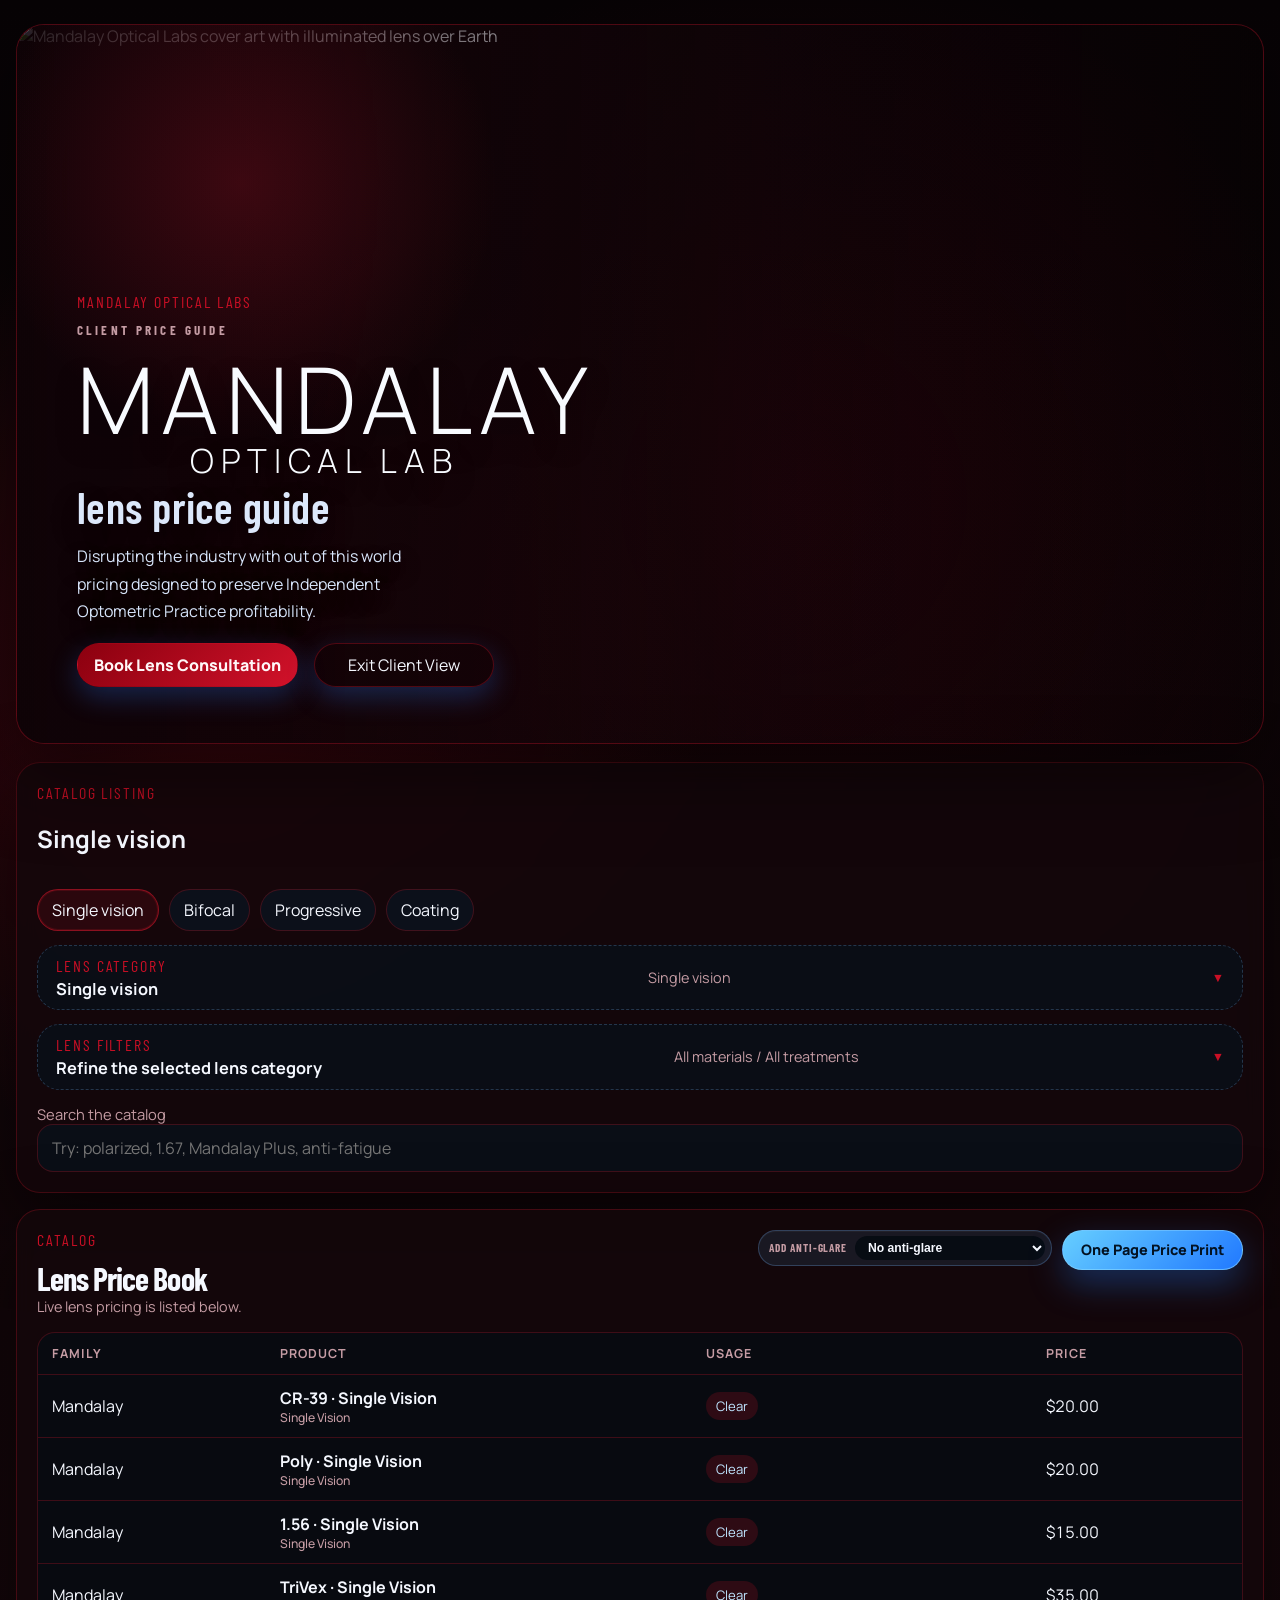
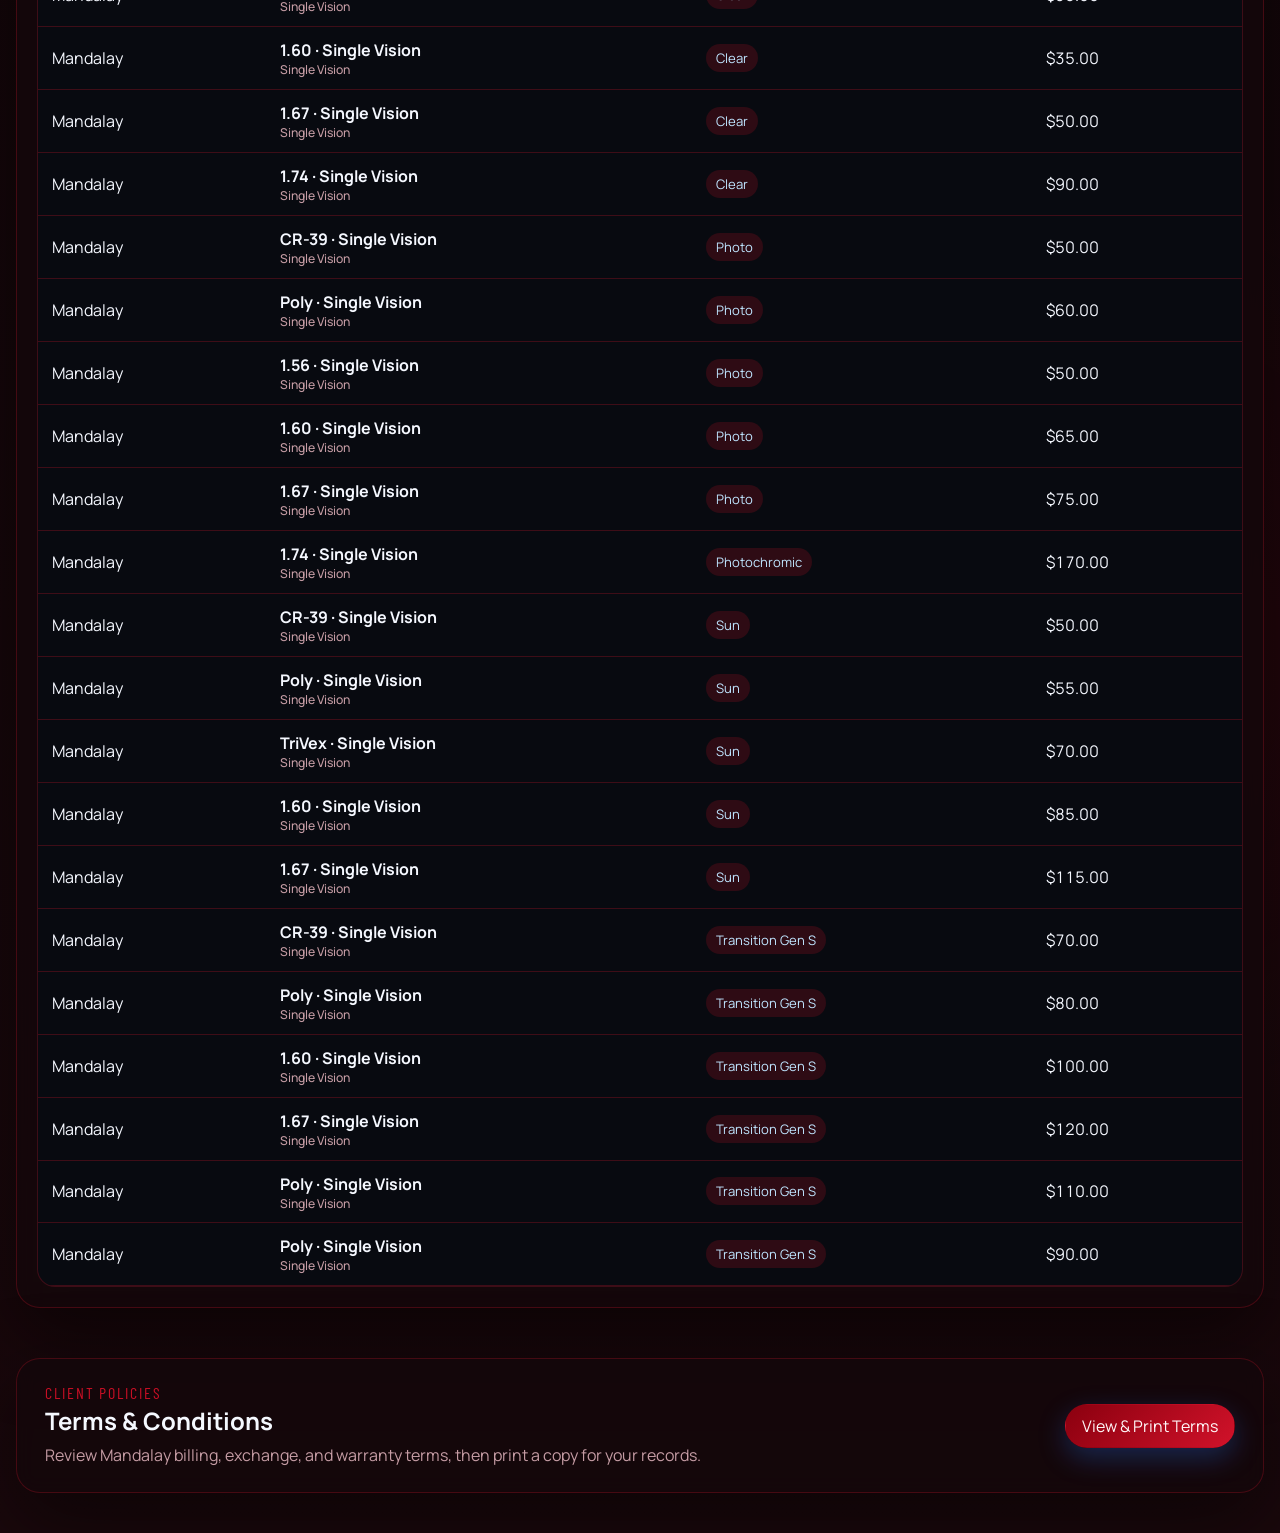
==== index.html @ 0c885658 "Publish Lens Book Both from local control center" ====
<!DOCTYPE html>
<html lang="en">
  <head>
    <meta charset="UTF-8" />
    <meta name="viewport" content="width=device-width, initial-scale=1.0" />
    <title>Mandalay Optical Labs Client Price Guide</title>
    <link rel="preconnect" href="https://fonts.googleapis.com" />
    <link rel="preconnect" href="https://fonts.gstatic.com" crossorigin />
    <link
      href="https://fonts.googleapis.com/css2?family=Barlow+Condensed:wght@500;600;700&family=Manrope:wght@400;500;600;700;800&display=swap"
      rel="stylesheet"
    />
    <link rel="stylesheet" href="./styles.css" />
  </head>
  <body>
    <div class="page-shell">
      <header class="hero">
        <img
          class="hero-background-image"
          src="./mandalay_cover_art.png"
          alt="Mandalay Optical Labs cover art with illuminated lens over Earth"
        />
        <div class="hero-copy">
          <p class="eyebrow">Mandalay Optical Labs</p>
          <p class="brand-kicker">Client Price Guide</p>
          <div class="hero-logo-wordmark" aria-label="Mandalay Optical Lab">
            <div class="hero-logo-main">MANDALAY</div>
            <div class="hero-logo-sub">OPTICAL LAB</div>
          </div>
          <h1 class="hero-guide-title">
            <span class="hero-title-sub">lens price guide</span>
          </h1>
          <p class="lede">
            Disrupting the industry with out of this world pricing designed to preserve
            Independent Optometric Practice profitability.
          </p>
          <div class="hero-actions">
            <a class="button consult-button" href="https://outlook.office.com/book/MandalayOpticalQuestions@wecareri.com/?ismsaljsauthenabled" target="_blank" rel="noopener">Book Lens Consultation</a>
            <button id="clientViewButton" class="button button-ghost" type="button">Client View</button>
            <details class="admin-menu">
              <summary class="button button-ghost">Admin</summary>
              <div class="admin-menu-panel">
                <button id="lockAdminButton" class="button button-ghost" type="button" hidden>Lock Admin</button>
                <button id="changePasswordsButton" class="button button-ghost" type="button">Change passwords</button>
                <button id="toggleSkuButton" class="button button-ghost" type="button">Show SKUs</button>
                <button id="exportSkuButton" class="button button-ghost" type="button">Export SKU Excel</button>
                <button id="toggleConantButton" class="button button-ghost" type="button">Conant Only: Off</button>
                <button id="toggleTogButton" class="button button-ghost" type="button">TOG Only: Off</button>
                <button id="addLensButton" class="button button-ghost" type="button">Add lens product</button>
                <button id="removeLensButton" class="button button-ghost" type="button">Remove lens product</button>
                <button id="addAddonButton" class="button button-ghost" type="button">Add coating / add-on</button>
                <button id="resetDataButton" class="button button-ghost" type="button">Reset to workbook data</button>
                <button id="exportDataButton" class="button button-ghost" type="button">Export edited JSON</button>
                <label class="button button-ghost file-button">
                  Import JSON
                  <input id="importFileInput" type="file" accept=".json" />
                </label>
                <div class="admin-qr-card">
                  <p class="admin-qr-label">QR Code</p>
                  <img class="admin-qr-image" src="https://api.qrserver.com/v1/create-qr-code/?size=300x300&amp;data=https%3A%2F%2Fblinkshea.github.io%2F" alt="QR code for the hosted optical portal" />
                  <p class="admin-qr-note">Permanent QR: https://blinkshea.github.io/</p>
                </div>
              </div>
            </details>
          </div>
        </div>
      </header>

      <main class="layout">
        <section class="panel controls" id="controlsPanel">
          <div class="family-switcher-wrap" id="catalogListingPanel">
            <div>
              <p class="section-label">Catalog Listing</p>
              <h2 id="activeFamilyTitle">All products</h2>
            </div>
            <div id="familySwitcher" class="family-switcher"></div>
          </div>
          <div class="family-switcher-wrap subfilter-panel collapsible-panel is-collapsed" id="singleVisionFiltersPanel" hidden>
            <button
              class="compact-panel-toggle triangle-toggle-hidden"
              type="button"
              data-compact-panel-toggle="singleVisionCategory"
              aria-expanded="false"
            >
              <span class="compact-panel-heading">
                <span class="section-label">Lens Category</span>
                <strong id="activeTierTitle">Choose a lens category</strong>
              </span>
              <span class="compact-panel-summary" id="singleVisionFiltersSummary">Single vision</span>
            </button>
            <div class="compact-panel-body" id="singleVisionFiltersBody" hidden>
              <div id="singleVisionTypeSwitcher" class="family-switcher"></div>
            </div>
          </div>
          <div class="family-switcher-wrap subfilter-panel" id="progressiveFiltersPanel" hidden>
            <div>
              <p class="section-label">Progressive Selection</p>
              <h2 id="progressiveTitle">Progressive design upgrades</h2>
            </div>
            <div class="progressive-groups">
              <div class="progressive-group">
                <p class="section-label subtle-label">Mandalay Series</p>
                <div id="progressiveProgramSwitcher" class="family-switcher progressive-upgrade-grid"></div>
              </div>
              <div class="progressive-series-row">
                <div class="progressive-group progressive-group-iot">
                  <p class="section-label subtle-label">IOT Series</p>
                  <div id="progressiveTierSwitcher" class="family-switcher progressive-upgrade-grid"></div>
                </div>
                <div class="progressive-group progressive-group-german">
                  <p class="section-label subtle-label">German R Series</p>
                  <div id="germanRSeriesSwitcher" class="family-switcher progressive-upgrade-grid"></div>
                </div>
              </div>
            </div>
            <div id="camberUnlockPanel" class="camber-unlock-panel" hidden>
              <div>
                <p class="section-label subtle-label">Local-only placeholder</p>
                <strong>Camber hidden mode</strong>
                <span id="camberUnlockStatus">Camber data is saved locally but hidden from client and public views.</span>
              </div>
              <button id="toggleCamberButton" class="button button-small button-ghost" type="button">Unlock Camber</button>
            </div>
          </div>
          <div class="family-switcher-wrap subfilter-panel collapsible-panel is-collapsed" id="lensFiltersPanel" hidden>
            <button
              class="compact-panel-toggle triangle-toggle-hidden"
              type="button"
              data-compact-panel-toggle="lensFilters"
              aria-expanded="false"
            >
              <span class="compact-panel-heading">
                <span class="section-label">Lens Filters</span>
                <strong id="lensFiltersTitle">Refine the lens list</strong>
              </span>
              <span class="compact-panel-summary" id="lensFiltersSummary">All materials / All treatments</span>
            </button>
            <div class="filter-grid single-vision-filter-grid compact-panel-body" id="lensFiltersBody" hidden>
              <label>
                Material
                <select id="indexFilter"></select>
              </label>
              <label>
                Photochromic / Transition / Polarized
                <select id="treatmentFilter"></select>
              </label>
            </div>
          </div>
          <div class="search-wrap" id="searchWrap">
            <label for="searchInput">Search the catalog</label>
            <input
              id="searchInput"
              type="search"
              placeholder="Try: polarized, 1.67, Mandalay Plus, anti-fatigue"
            />
          </div>
        </section>

        <section class="panel results-panel" id="contentGrid">
          <div class="section-heading">
            <div class="catalog-heading-copy">
              <p class="section-label">Catalog</p>
              <h2 class="catalog-display-title">Lens Price Book</h2>
              <p class="catalog-helper">Live lens pricing is listed below.</p>
            </div>
            <div class="results-actions catalog-toolbar">
              <label class="antiglare-control" id="antiglareControl">
                <span>Add anti-glare</span>
                <select id="antiglareSelect" aria-label="Add anti-glare to displayed lens prices"></select>
              </label>
              <div class="catalog-print-actions" aria-label="Print options">
                <a class="button one-page-print-button" href="./one-page-price-list.html" target="_blank" rel="noopener">One Page Price Print</a>
              </div>
            </div>
          </div>
          <div id="columnControls" class="column-controls"></div>
          <div class="table-wrap">
            <table>
              <thead id="resultsHead"></thead>
              <tbody id="resultsBody"></tbody>
            </table>
          </div>
        </section>

        <div id="secondaryPanelControls" class="column-controls"></div>
        <section class="secondary-grid">
          <section class="panel" id="addonsPanel">
            <div class="section-heading">
              <div>
                <p class="section-label">Add-ons</p>
                <h2>Coatings and extras</h2>
              </div>
              <button class="triangle-toggle triangle-toggle-visible" type="button" data-panel-hide="addons" aria-label="Hide Coatings and extras"></button>
            </div>
            <div id="addonsControls" class="column-controls"></div>
            <div id="addonsList" class="stack-list"></div>
          </section>

        </section>

        <footer class="panel lens-book-footer">
          <div>
            <p class="section-label">Client Policies</p>
            <h2>Terms &amp; Conditions</h2>
            <p>Review Mandalay billing, exchange, and warranty terms, then print a copy for your records.</p>
          </div>
          <a
            class="button terms-button"
            href="./terms-and-conditions.html"
            target="_blank"
            rel="noopener"
          >View &amp; Print Terms</a>
        </footer>
      </main>
    </div>

    <dialog id="priceEditorDialog" class="price-editor-dialog">
      <form id="priceEditorForm" class="price-editor-form" method="dialog">
        <div class="price-editor-header">
          <div>
            <p class="section-label">Admin Editor</p>
            <h2 id="priceEditorTitle">Edit pricing</h2>
          </div>
          <button id="priceEditorCancelButton" class="button button-ghost" type="button">Close</button>
        </div>
        <div class="filter-grid price-editor-grid">
          <label>
            Price
            <input id="priceEditorMainPrice" name="mainPrice" type="number" step="0.01" min="0" />
          </label>
          <label>
            Wholesale Conant
            <input id="priceEditorWholesale" name="wholesale" type="number" step="0.01" min="0" />
          </label>
          <label>
            Wholesale TOG
            <input id="priceEditorTog" name="tog" type="number" step="0.01" min="0" />
          </label>
        </div>
        <div class="hero-actions price-editor-actions">
          <button id="priceEditorSaveButton" class="button" type="submit">Save pricing</button>
        </div>
      </form>
    </dialog>

    <dialog id="addItemDialog" class="price-editor-dialog">
      <form id="addItemForm" class="price-editor-form" method="dialog">
        <div class="price-editor-header">
          <div>
            <p class="section-label">Admin Editor</p>
            <h2 id="addItemTitle">Add new item</h2>
          </div>
          <button id="addItemCancelButton" class="button button-ghost" type="button">Close</button>
        </div>
        <div class="filter-grid price-editor-grid">
          <label>
            Family / Section
            <input id="addItemFamily" name="family" type="text" />
          </label>
          <label>
            Tier
            <input id="addItemTier" name="tier" type="text" />
          </label>
          <label>
            Category
            <input id="addItemCategory" name="category" type="text" />
          </label>
          <label>
            Material / Name
            <input id="addItemMaterial" name="material" type="text" />
          </label>
          <label>
            Design
            <input id="addItemDesign" name="design" type="text" />
          </label>
          <label>
            Usage / Notes
            <input id="addItemUsage" name="usage" type="text" />
          </label>
          <label>
            Feature
            <input id="addItemFeature" name="feature" type="text" />
          </label>
          <label>
            Price
            <input id="addItemPrice" name="price" type="number" step="0.01" min="0" />
          </label>
          <label>
            Wholesale Conant
            <input id="addItemWholesale" name="wholesale" type="number" step="0.01" min="0" />
          </label>
          <label>
            Wholesale TOG
            <input id="addItemTog" name="tog" type="number" step="0.01" min="0" />
          </label>
        </div>
        <div class="hero-actions price-editor-actions">
          <button id="addItemSaveButton" class="button" type="submit">Save item</button>
        </div>
      </form>
    </dialog>

    <dialog id="removeItemDialog" class="price-editor-dialog">
      <form id="removeItemForm" class="price-editor-form" method="dialog">
        <div class="price-editor-header">
          <div>
            <p class="section-label">Admin Editor</p>
            <h2>Remove lens product</h2>
          </div>
          <button id="removeItemCancelButton" class="button button-ghost" type="button">Close</button>
        </div>
        <div class="filter-grid price-editor-grid">
          <label>
            Filter lens list
            <input id="removeItemFilter" type="search" placeholder="Try: photo, transition, polarized, 1.67, camber" />
          </label>
          <label>
            Select lens product
            <select id="removeItemSelect" size="14"></select>
          </label>
        </div>
        <div class="hero-actions price-editor-actions">
          <button id="removeItemConfirmButton" class="button button-ghost" type="submit">Remove selected lens</button>
        </div>
      </form>
    </dialog>

    <dialog id="passwordDialog" class="price-editor-dialog password-dialog">
      <form id="passwordForm" class="price-editor-form" method="dialog">
        <div class="price-editor-header">
          <div>
            <p class="section-label" id="passwordDialogEyebrow">Secure Access</p>
            <h2 id="passwordDialogTitle">Enter password</h2>
          </div>
          <button id="passwordCancelButton" class="button button-ghost" type="button">Cancel</button>
        </div>
        <p id="passwordDialogMessage" class="password-dialog-copy">
          Enter your password to continue.
        </p>
        <label class="password-dialog-field" for="passwordInput">
          Password
          <input id="passwordInput" type="password" autocomplete="current-password" />
        </label>
        <p id="passwordError" class="password-error" hidden>Incorrect password. Please try again.</p>
        <div class="hero-actions price-editor-actions">
          <button id="passwordSubmitButton" class="button" type="submit">Continue</button>
        </div>
      </form>
    </dialog>

    <dialog id="passwordSettingsDialog" class="price-editor-dialog">
      <form id="passwordSettingsForm" class="price-editor-form" method="dialog">
        <div class="price-editor-header">
          <div>
            <p class="section-label">Local Portal Security</p>
            <h2>Change passwords</h2>
          </div>
          <button id="passwordSettingsCancelButton" class="button button-ghost" type="button">Close</button>
        </div>
        <p class="password-dialog-copy">
          The master password unlocks owner controls and can override the staff admin and client-view passwords. Leave a section blank to keep its current password.
        </p>
        <div class="filter-grid price-editor-grid password-settings-grid">
          <label>
            New master password
            <input id="passwordSettingsMaster" type="password" autocomplete="new-password" />
          </label>
          <label>
            Confirm master password
            <input id="passwordSettingsMasterConfirm" type="password" autocomplete="new-password" />
          </label>
          <label>
            New staff admin password
            <input id="passwordSettingsAdmin" type="password" autocomplete="new-password" />
          </label>
          <label>
            Confirm staff admin password
            <input id="passwordSettingsAdminConfirm" type="password" autocomplete="new-password" />
          </label>
          <label>
            New client-view exit password
            <input id="passwordSettingsClientExit" type="password" autocomplete="new-password" />
          </label>
          <label>
            Confirm client-view exit password
            <input id="passwordSettingsClientExitConfirm" type="password" autocomplete="new-password" />
          </label>
        </div>
        <p id="passwordSettingsError" class="password-error" hidden></p>
        <div class="hero-actions price-editor-actions password-settings-actions">
          <button id="passwordSettingsResetButton" class="button button-ghost" type="button">Reset staff passwords</button>
          <button id="passwordSettingsSaveButton" class="button" type="submit">Save passwords</button>
        </div>
      </form>
    </dialog>

    <script src="./data/catalog-data.js"></script>
    <script src="./app.js"></script>
  </body>
</html>
---- styles.css ----
:root {
  --bg: #06080d;
  --bg-strong: #101722;
  --panel: rgba(10, 16, 24, 0.86);
  --panel-strong: rgba(14, 20, 30, 0.96);
  --line: rgba(122, 183, 255, 0.16);
  --text: #f5f8ff;
  --muted: #94a8c4;
  --accent: #59b8ff;
  --accent-soft: rgba(89, 184, 255, 0.18);
  --accent-hot: #d81f3a;
  --success: #4dd8b3;
  --warning: #ffb455;
  --shadow: 0 28px 80px rgba(0, 0, 0, 0.45);
}

/* Local PC theme: blood red so it is visually distinct from the blue hosted website. */
:root {
  --bg: #080305;
  --bg-strong: #19070b;
  --panel: rgba(20, 7, 11, 0.88);
  --panel-strong: rgba(28, 8, 13, 0.96);
  --line: rgba(202, 22, 42, 0.28);
  --muted: #c59ca4;
  --accent: #c90f25;
  --accent-soft: rgba(201, 15, 37, 0.2);
  --accent-hot: #ff2d45;
  --shadow: 0 28px 80px rgba(0, 0, 0, 0.5);
}

* {
  box-sizing: border-box;
}

html {
  overflow-x: hidden;
  background: #070305;
}

[hidden] {
  display: none !important;
}

body {
  margin: 0;
  min-height: 100vh;
  overflow-x: hidden;
  font-family: "Manrope", sans-serif;
  color: var(--text);
  background:
    radial-gradient(circle at 18% 22%, rgba(85, 172, 255, 0.24), transparent 18%),
    radial-gradient(circle at 62% 16%, rgba(50, 122, 224, 0.16), transparent 20%),
    radial-gradient(circle at 84% 72%, rgba(23, 76, 150, 0.2), transparent 20%),
    linear-gradient(180deg, #06080d 0%, #0a1119 40%, #0e1723 100%);
}

button,
input,
select {
  font: inherit;
}

.page-shell {
  width: min(1380px, calc(100% - 32px));
  margin: 0 auto;
  padding: 24px 0 40px;
}

.hero,
.layout,
.content-grid,
.secondary-grid,
.filter-grid,
.hero-actions,
.metrics {
  display: grid;
  gap: 16px;
}

.layout > *,
.content-grid > *,
.secondary-grid > * {
  min-width: 0;
}

.hero {
  grid-template-columns: 1fr;
  align-items: end;
  margin-bottom: 18px;
  position: relative;
  z-index: 10;
  min-height: 720px;
  overflow: visible;
  border: 1px solid var(--line);
  border-radius: 28px;
  background:
    linear-gradient(90deg, rgba(4, 8, 16, 0.9) 0%, rgba(5, 10, 18, 0.78) 34%, rgba(6, 12, 22, 0.3) 64%, rgba(3, 6, 12, 0.18) 100%);
  box-shadow: var(--shadow);
}

.hero-copy,
.panel {
  border: 1px solid var(--line);
  background: var(--panel);
  backdrop-filter: blur(10px);
  box-shadow: var(--shadow);
}

.hero-copy {
  max-width: 700px;
  padding: 34px 34px 30px;
  border-radius: 28px;
  position: relative;
  overflow: visible;
  z-index: 11;
  margin: 26px;
  border: 0;
  background: transparent;
  backdrop-filter: none;
  box-shadow: none;
}

.hero-background-image {
  position: absolute;
  inset: 0;
  display: block;
  width: 100%;
  height: 100%;
  object-fit: cover;
  object-position: center right;
  filter: saturate(1.02) contrast(1.02);
  border-radius: 28px;
}

.hero::after {
  content: "";
  position: absolute;
  inset: 0;
  z-index: 1;
  border-radius: 28px;
  background:
    radial-gradient(circle at 18% 22%, rgba(93, 186, 255, 0.22), transparent 22%),
    linear-gradient(90deg, rgba(4, 8, 16, 0.9) 0%, rgba(5, 10, 18, 0.72) 24%, rgba(6, 12, 22, 0.28) 54%, rgba(3, 6, 12, 0.08) 100%);
}

.eyebrow,
.section-label,
.hero-card-label {
  margin: 0;
  font-family: "Barlow Condensed", sans-serif;
  text-transform: uppercase;
  letter-spacing: 0.12em;
}

.eyebrow,
.section-label {
  color: var(--accent);
}

.brand-kicker {
  margin: 12px 0 0;
  color: var(--muted);
  text-transform: uppercase;
  letter-spacing: 0.24em;
  font: 700 0.82rem/1.2 "Barlow Condensed", sans-serif;
}

.brand-signature {
  display: inline-grid;
  gap: 2px;
  margin: 24px 0 0;
  padding: 12px 16px;
  border: 1px solid rgba(122, 183, 255, 0.2);
  border-radius: 20px;
  background: rgba(6, 12, 21, 0.7);
  box-shadow: inset 0 0 0 1px rgba(255, 255, 255, 0.02);
}

.brand-wordmark {
  font-family: "Barlow Condensed", sans-serif;
  font-size: clamp(2rem, 4vw, 3rem);
  line-height: 0.9;
  letter-spacing: 0.03em;
  color: #ffffff;
}

.brand-submark {
  color: var(--muted);
  font: 700 0.82rem/1.2 "Barlow Condensed", sans-serif;
  letter-spacing: 0.18em;
  text-transform: uppercase;
}

.hero h1,
.section-heading h2 {
  margin: 10px 0 0;
  font-family: "Barlow Condensed", sans-serif;
  line-height: 0.96;
  letter-spacing: -0.03em;
}

.hero h1 {
  font-size: clamp(3rem, 6vw, 5.6rem);
  max-width: 8ch;
}

.hero-logo-wordmark {
  margin-top: 18px;
  color: #f8fbff;
  text-shadow: 0 12px 26px rgba(0, 0, 0, 0.34);
}

.hero-logo-main {
  font-family: "Manrope", sans-serif;
  font-size: clamp(3.5rem, 7.2vw, 6.2rem);
  font-weight: 300;
  letter-spacing: 0.08em;
  line-height: 0.92;
}

.hero-logo-sub {
  margin-top: 0.08em;
  margin-left: 3.4em;
  font-family: "Manrope", sans-serif;
  font-size: clamp(1.5rem, 2.6vw, 2.7rem);
  font-weight: 300;
  letter-spacing: 0.2em;
  line-height: 1;
}

.hero-guide-title {
  margin-top: 26px;
}

.hero-title-main,
.hero-title-sub {
  display: block;
}

.hero-title-sub {
  font-family: "Barlow Condensed", sans-serif;
  font-size: clamp(2rem, 3.4vw, 3.3rem);
  line-height: 0.92;
  color: #dce8fb;
  font-weight: 600;
  letter-spacing: 0.01em;
  text-shadow: 0 10px 26px rgba(0, 0, 0, 0.42);
}

.section-heading h2 {
  font-size: 2rem;
}

.lede {
  max-width: 34ch;
  color: #d8e5fb;
  line-height: 1.7;
  text-shadow: 0 10px 26px rgba(0, 0, 0, 0.45);
}

.hero-copy .eyebrow,
.hero-copy .brand-kicker,
.hero-copy .hero-logo-wordmark,
.hero-copy h1,
.hero-copy .lede,
.hero-copy .hero-actions {
  position: relative;
  z-index: 2;
}

.hero-actions {
  grid-template-columns: repeat(auto-fit, minmax(180px, max-content));
  align-items: center;
  overflow: visible;
  position: relative;
  z-index: 12;
  margin-top: 18px;
}

.consult-actions {
  margin-top: 20px;
}

.consult-button {
  min-width: 220px;
  min-height: 48px;
  padding: 0 22px;
  font-weight: 900;
}

.admin-menu {
  position: relative;
  z-index: 30;
}

.add-product-menu {
  position: relative;
  z-index: 20;
}

.admin-menu summary {
  list-style: none;
}

.add-product-menu summary {
  list-style: none;
}

.admin-menu summary::-webkit-details-marker {
  display: none;
}

.add-product-menu summary::-webkit-details-marker {
  display: none;
}

.admin-menu-panel {
  position: absolute;
  top: calc(100% + 10px);
  left: 0;
  z-index: 40;
  min-width: 240px;
  display: grid;
  gap: 10px;
  padding: 14px;
  border: 1px solid rgba(122, 183, 255, 0.2);
  border-radius: 18px;
  background: rgba(8, 14, 24, 0.98);
  box-shadow: 0 24px 50px rgba(0, 0, 0, 0.42);
}

.admin-menu .button,
.add-product-menu .button,
.admin-menu .file-button {
  width: 100%;
}

.admin-qr-card {
  display: grid;
  gap: 8px;
  justify-items: center;
  padding: 12px;
  border: 1px solid rgba(122, 183, 255, 0.2);
  border-radius: 16px;
  background: rgba(9, 15, 24, 0.88);
}

.admin-qr-label {
  margin: 0;
  color: var(--text);
  font: 700 0.82rem/1.2 "Barlow Condensed", sans-serif;
  letter-spacing: 0.18em;
  text-transform: uppercase;
}

.admin-qr-image {
  width: 132px;
  height: 132px;
  padding: 8px;
  border-radius: 14px;
  background: #fff;
  object-fit: contain;
}

.admin-qr-note {
  margin: 0;
  color: var(--muted);
  font-size: 0.76rem;
  text-align: center;
}

.button {
  display: inline-flex;
  align-items: center;
  justify-content: center;
  min-height: 44px;
  padding: 0 16px;
  border-radius: 999px;
  border: 1px solid transparent;
  background: linear-gradient(135deg, #59b8ff, #3f73ff);
  color: #04101c;
  cursor: pointer;
  text-decoration: none;
  transition: transform 140ms ease, opacity 140ms ease, border-color 140ms ease;
  box-shadow: 0 10px 28px rgba(41, 124, 255, 0.28);
}

.button:hover {
  transform: translateY(-1px);
}

.button-ghost {
  background: transparent;
  color: var(--text);
  border-color: rgba(122, 183, 255, 0.26);
}

.button-small {
  min-height: 34px;
  padding: 0 13px;
  border-radius: 999px;
  font-size: 0.82rem;
  font-weight: 800;
  line-height: 1.1;
  white-space: nowrap;
  box-shadow: none;
}

.file-button input {
  display: none;
}

.row-edit-button {
  min-height: 36px;
  padding: 0 12px;
}

.price-editor-dialog {
  width: min(640px, calc(100% - 24px));
  padding: 0;
  border: 1px solid rgba(122, 183, 255, 0.22);
  border-radius: 24px;
  background: rgba(9, 14, 24, 0.98);
  color: var(--text);
  box-shadow: 0 28px 80px rgba(0, 0, 0, 0.5);
}

#removeItemDialog {
  width: min(980px, calc(100% - 24px));
}

.price-editor-dialog::backdrop {
  background: rgba(3, 7, 12, 0.7);
}

.price-editor-form {
  display: grid;
  gap: 18px;
  padding: 22px;
}

.price-editor-header {
  display: flex;
  justify-content: space-between;
  align-items: start;
  gap: 16px;
}

.price-editor-header h2 {
  margin: 10px 0 0;
  font-family: "Barlow Condensed", sans-serif;
  font-size: 2rem;
  line-height: 0.98;
}

.price-editor-grid label {
  display: grid;
  gap: 10px;
  color: var(--muted);
}

.price-editor-grid input {
  min-height: 52px;
  padding: 0 16px;
  border-radius: 18px;
  border: 1px solid rgba(122, 183, 255, 0.22);
  background: rgba(10, 18, 29, 0.95);
  color: var(--text);
}

#removeItemDialog .price-editor-grid {
  grid-template-columns: 1fr;
}

#removeItemDialog .price-editor-grid select {
  min-height: 360px;
  padding: 12px 14px;
  border-radius: 18px;
  border: 1px solid rgba(122, 183, 255, 0.22);
  background: rgba(10, 18, 29, 0.95);
  color: var(--text);
}

#removeItemDialog .price-editor-grid option {
  white-space: normal;
}

.price-editor-actions {
  grid-template-columns: max-content;
}

.password-dialog {
  width: min(460px, calc(100% - 24px));
}

.password-dialog-copy {
  margin: 0;
  color: var(--muted);
  line-height: 1.6;
}

.password-dialog-field {
  display: grid;
  gap: 10px;
  color: var(--muted);
}

.password-dialog-field input {
  min-height: 52px;
  padding: 0 16px;
  border-radius: 18px;
  border: 1px solid rgba(122, 183, 255, 0.22);
  background: rgba(10, 18, 29, 0.95);
  color: var(--text);
}

.password-error {
  margin: -4px 0 0;
  color: #ff8fa1;
  font-size: 0.92rem;
}

.password-settings-grid {
  grid-template-columns: repeat(2, minmax(0, 1fr));
}

.password-settings-actions {
  grid-template-columns: repeat(auto-fit, minmax(220px, max-content));
}

.panel {
  border-radius: 24px;
  padding: 20px;
}

.controls {
  display: grid;
  gap: 14px;
}

.family-switcher-wrap {
  display: grid;
  gap: 14px;
}

.subfilter-panel {
  padding: 18px 20px;
  border-radius: 22px;
  border: 1px dashed rgba(122, 183, 255, 0.24);
  background: rgba(9, 16, 26, 0.76);
}

.collapsible-panel {
  gap: 0;
  padding: 0;
  overflow: hidden;
}

.compact-panel-toggle {
  display: flex;
  width: 100%;
  min-height: 58px;
  align-items: center;
  justify-content: space-between;
  gap: 16px;
  padding: 10px 18px;
  border: 0;
  background: transparent;
  color: var(--text);
  text-align: left;
  cursor: pointer;
}

.compact-panel-toggle:hover {
  background: rgba(89, 184, 255, 0.08);
}

.compact-panel-toggle::after {
  flex: 0 0 auto;
  color: var(--accent);
  font-size: 0.78rem;
}

.compact-panel-heading {
  display: grid;
  gap: 4px;
  min-width: 0;
}

.compact-panel-heading strong {
  font-size: 1.02rem;
  line-height: 1.25;
}

.compact-panel-summary {
  min-width: max-content;
  color: var(--muted);
  font-size: 0.9rem;
}

.compact-panel-body {
  padding: 0 18px 18px;
}

.collapsible-panel.is-collapsed .compact-panel-body {
  display: none;
}

.family-switcher {
  display: flex;
  flex-wrap: wrap;
  gap: 10px;
}

.family-chip {
  display: inline-flex;
  align-items: center;
  min-height: 42px;
  padding: 0 14px;
  border-radius: 999px;
  border: 1px solid var(--line);
  background: rgba(12, 19, 29, 0.88);
  color: var(--text);
  cursor: pointer;
  transition: background 140ms ease, color 140ms ease, border-color 140ms ease, transform 140ms ease;
}

.family-chip:hover,
.progressive-upgrade-card:hover {
  transform: translateY(-1px);
  border-color: transparent;
  background: linear-gradient(135deg, #59b8ff, #3f73ff);
  color: #04101c;
}

.family-chip:disabled {
  opacity: 0.45;
  cursor: not-allowed;
  transform: none;
}

.family-chip.is-active {
  border-color: rgba(89, 184, 255, 0.58);
  background: rgba(89, 184, 255, 0.12);
  color: var(--text);
  box-shadow: inset 0 0 0 1px rgba(89, 184, 255, 0.16);
}

.family-chip-coating.is-active {
  border-color: rgba(89, 184, 255, 0.58);
  background: rgba(89, 184, 255, 0.12);
  color: var(--text);
}

.family-chip.is-active:hover,
.family-chip-coating.is-active:hover,
.progressive-upgrade-card.is-active:hover {
  border-color: transparent;
  background: linear-gradient(135deg, #59b8ff, #3f73ff);
  color: #04101c;
}

.upgrade-chip {
  cursor: pointer;
}

.progressive-groups {
  display: grid;
  gap: 16px;
}

.progressive-group {
  display: grid;
  gap: 8px;
}

.progressive-series-row {
  display: grid;
  grid-template-columns: 2fr 1fr;
  gap: 14px;
}

.progressive-upgrade-grid,
.progressive-groups .family-switcher {
  display: grid;
  grid-template-columns: repeat(auto-fit, minmax(220px, 1fr));
  gap: 10px;
}

.progressive-group-german .progressive-upgrade-grid {
  grid-template-columns: 1fr;
}

.progressive-upgrade-card {
  display: grid;
  grid-template-columns: minmax(68px, auto) minmax(0, 1fr) auto;
  align-items: center;
  justify-content: stretch;
  gap: 10px;
  min-height: 58px;
  padding: 10px 12px;
  border-radius: 14px;
  text-align: left;
  white-space: normal;
  background: rgba(8, 15, 24, 0.96);
}

.progressive-upgrade-card:hover {
  transform: translateY(-2px);
  border-color: rgba(89, 184, 255, 0.42);
}

.upgrade-tier-label {
  display: inline-flex;
  align-items: center;
  justify-content: center;
  min-height: 26px;
  padding: 0 9px;
  border: 1px solid rgba(89, 184, 255, 0.22);
  border-radius: 999px;
  background: rgba(89, 184, 255, 0.08);
  color: var(--accent);
  font-family: "Barlow Condensed", sans-serif;
  font-size: 0.76rem;
  font-weight: 700;
  letter-spacing: 0.08em;
  text-transform: uppercase;
  white-space: nowrap;
}

.upgrade-name {
  color: var(--text);
  font-size: 1rem;
  font-weight: 900;
  line-height: 1.15;
  min-width: 0;
}

.upgrade-price-label {
  color: #e9f4ff;
  font-size: 0.95rem;
  font-weight: 800;
  white-space: nowrap;
}

.progressive-upgrade-card.is-active:hover .upgrade-tier-label,
.progressive-upgrade-card.is-active:hover .upgrade-name,
.progressive-upgrade-card.is-active:hover .upgrade-price-label,
.progressive-upgrade-card:hover .upgrade-tier-label,
.progressive-upgrade-card:hover .upgrade-name,
.progressive-upgrade-card:hover .upgrade-price-label {
  color: #04101c;
}

.progressive-upgrade-card.is-active .upgrade-tier-label {
  border-color: rgba(89, 184, 255, 0.58);
  background: rgba(89, 184, 255, 0.16);
}

.progressive-upgrade-card:hover .upgrade-tier-label {
  border-color: rgba(4, 16, 28, 0.28);
  background: rgba(255, 255, 255, 0.28);
}

.upgrade-chip-local {
  border-style: dashed;
  border-color: rgba(255, 185, 82, 0.48);
}

.camber-unlock-panel {
  display: flex;
  align-items: center;
  justify-content: space-between;
  gap: 16px;
  padding: 14px 16px;
  border: 1px dashed rgba(255, 185, 82, 0.45);
  border-radius: 18px;
  background: rgba(255, 185, 82, 0.08);
}

.camber-unlock-panel[hidden] {
  display: none;
}

.camber-unlock-panel strong,
.camber-unlock-panel span {
  display: block;
}

.camber-unlock-panel span {
  margin-top: 4px;
  color: var(--muted);
  font-size: 0.86rem;
}

.camber-unlock-panel.is-unlocked {
  border-color: rgba(89, 184, 255, 0.7);
  background: rgba(89, 184, 255, 0.1);
}

.single-vision-filter-grid {
  grid-template-columns: repeat(2, minmax(0, 1fr));
}

.search-wrap label,
.filter-grid label {
  display: grid;
  gap: 8px;
  color: var(--muted);
  font-size: 0.92rem;
}

.search-wrap input,
.filter-grid select,
.detail-form input {
  width: 100%;
  min-height: 48px;
  padding: 0 14px;
  border-radius: 16px;
  border: 1px solid var(--line);
  background: rgba(10, 16, 24, 0.88);
  color: var(--text);
}

.filter-grid select,
.detail-form input,
.search-wrap input {
  color-scheme: dark;
}

.filter-grid select option {
  background: #111a25;
  color: #f5f8ff;
}

.filter-grid {
  grid-template-columns: repeat(3, minmax(0, 1fr));
}

.metrics {
  grid-template-columns: repeat(4, minmax(0, 1fr));
}

.metric-card {
  padding: 18px;
  border-radius: 20px;
  background: linear-gradient(180deg, rgba(13, 20, 30, 0.95), rgba(8, 13, 21, 0.9));
  border: 1px solid var(--line);
}

.metric-card strong {
  display: block;
  margin-top: 8px;
  font-family: "Barlow Condensed", sans-serif;
  font-size: 2.3rem;
}

.metric-card span {
  color: var(--muted);
  font-size: 0.9rem;
}

.content-grid {
  grid-template-columns: 1.65fr 1fr;
}

.secondary-grid {
  grid-template-columns: repeat(2, minmax(0, 1fr));
}

#addonsPanel {
  grid-column: 1 / -1;
}

.section-heading {
  display: flex;
  align-items: flex-start;
  justify-content: space-between;
  gap: 14px;
  margin-bottom: 14px;
}

.results-actions {
  display: flex;
  align-items: center;
  justify-content: flex-end;
  gap: 10px;
  flex-wrap: wrap;
}

.catalog-heading-copy {
  display: grid;
  gap: 4px;
  min-width: 0;
}

.catalog-display-title {
  margin: 4px 0 0;
  color: var(--text);
}

.catalog-helper {
  margin: 0;
  color: var(--muted);
  font-size: 0.9rem;
  line-height: 1.45;
}

.catalog-toolbar {
  align-items: flex-start;
}

.catalog-print-actions {
  display: flex;
  flex-wrap: wrap;
  justify-content: flex-end;
  gap: 8px;
}

.catalog-print-actions .button-small {
  background: rgba(89, 184, 255, 0.08);
  border-color: rgba(122, 183, 255, 0.26);
  color: var(--text);
}

.one-page-print-button {
  min-height: 40px;
  padding: 0 18px;
  border-color: rgba(130, 208, 255, 0.62) !important;
  background: linear-gradient(135deg, #66ceff, #2179ff) !important;
  color: #031222 !important;
  font-size: 0.9rem;
  font-weight: 900;
  white-space: nowrap;
  box-shadow: 0 14px 34px rgba(35, 126, 255, 0.34);
}

.print-menu {
  position: relative;
  z-index: 25;
}

.print-menu summary {
  list-style: none;
}

.print-menu summary::-webkit-details-marker {
  display: none;
}

.print-menu-panel {
  position: absolute;
  top: calc(100% + 8px);
  right: 0;
  display: grid;
  gap: 8px;
  min-width: 178px;
  padding: 10px;
  border: 1px solid var(--line);
  border-radius: 14px;
  background: rgba(7, 12, 19, 0.98);
  box-shadow: 0 18px 40px rgba(0, 0, 0, 0.36);
}

.print-menu-panel .button-small {
  width: 100%;
}

.antiglare-control {
  display: inline-flex;
  align-items: center;
  gap: 8px;
  min-height: 32px;
  padding: 5px 6px 5px 10px;
  border: 1px solid rgba(122, 183, 255, 0.26);
  border-radius: 999px;
  background: rgba(89, 184, 255, 0.1);
  color: var(--text);
  box-shadow: inset 0 1px 0 rgba(255, 255, 255, 0.04);
}

.antiglare-control[hidden] {
  display: none;
}

.antiglare-control span {
  color: var(--muted);
  font: 700 0.7rem/1 "Barlow Condensed", sans-serif;
  letter-spacing: 0.08em;
  text-transform: uppercase;
  white-space: nowrap;
}

.antiglare-control select {
  max-width: 190px;
  min-height: 24px;
  border: 0;
  border-radius: 999px;
  padding: 2px 26px 2px 9px;
  background: rgba(7, 12, 19, 0.96);
  color: var(--text);
  font: 700 0.76rem/1.2 "Inter", sans-serif;
  cursor: pointer;
}

.column-controls {
  display: flex;
  flex-wrap: wrap;
  gap: 10px;
  align-items: center;
  margin-bottom: 14px;
}

.column-controls:empty {
  display: none;
}

.column-toggle-chip,
.column-restore-chip,
.column-reset-button,
.column-header-button {
  font: inherit;
}

.column-header-stack {
  display: grid;
  gap: 6px;
  align-items: start;
}

.column-toggle-chip,
.column-restore-chip,
.column-reset-button {
  min-height: 34px;
  padding: 0 12px;
  border-radius: 999px;
  border: 1px solid var(--line);
  background: rgba(12, 19, 29, 0.88);
  color: var(--text);
  cursor: pointer;
}

.column-toggle-chip.is-hidden,
.column-restore-chip {
  background: rgba(89, 184, 255, 0.12);
  color: var(--muted);
}

.column-reset-button {
  background: transparent;
}

.triangle-toggle::after,
.column-toggle-chip::after,
.column-restore-chip::after,
.column-header-button::after {
  display: inline-block;
  margin-left: 6px;
  font-size: 0.52em;
  line-height: 1;
}

.triangle-toggle {
  width: 18px;
  min-width: 18px;
  min-height: 18px;
  padding: 0;
  border: 0;
  background: transparent;
  color: var(--muted);
  cursor: pointer;
}

.triangle-toggle-visible::after,
.column-toggle-chip.triangle-toggle-visible::after,
.column-header-button.triangle-toggle-visible::after {
  content: "\25B2";
}

.triangle-toggle-hidden::after,
.column-toggle-chip.triangle-toggle-hidden::after,
.column-restore-chip.triangle-toggle-hidden::after {
  content: "\25BC";
}

.column-header-button {
  display: inline-flex;
  align-items: center;
  gap: 8px;
  width: 100%;
  padding: 0;
  border: 0;
  background: transparent;
  color: inherit;
  text-transform: inherit;
  letter-spacing: inherit;
  cursor: pointer;
}

.column-header-button:hover {
  color: var(--accent);
}

.column-header-button::after {
  opacity: 0.72;
}

.column-mode-toggle {
  display: inline-flex;
  align-items: center;
  justify-content: center;
  width: fit-content;
  min-height: 24px;
  padding: 0 8px;
  border-radius: 999px;
  border: 1px solid rgba(122, 183, 255, 0.22);
  background: rgba(89, 184, 255, 0.12);
  color: var(--text);
  font-size: 0.68rem;
  letter-spacing: 0.04em;
  cursor: pointer;
  transition: border-color 140ms ease, color 140ms ease, background 140ms ease;
}

.column-mode-toggle:hover {
  border-color: var(--accent);
  color: var(--accent);
  background: rgba(89, 184, 255, 0.18);
}

.table-wrap {
  overflow: auto;
  max-width: 100%;
  border-radius: 18px;
  border: 1px solid var(--line);
  background: rgba(7, 12, 19, 0.82);
}

table {
  width: 100%;
  border-collapse: collapse;
  min-width: 760px;
}

#addonsPanel .table-wrap table {
  min-width: 0;
  table-layout: fixed;
}

th,
td {
  padding: 12px 14px;
  text-align: left;
  border-bottom: 1px solid var(--line);
}

#addonsPanel .table-wrap th,
#addonsPanel .table-wrap td {
  padding: 12px 10px;
  vertical-align: top;
}

th {
  font-size: 0.78rem;
  text-transform: uppercase;
  letter-spacing: 0.08em;
  color: var(--muted);
}

#addonsPanel .table-wrap th {
  font-size: 0.72rem;
}

#addonsPanel .table-wrap td {
  overflow-wrap: anywhere;
}

#addonsPanel .column-header-button {
  align-items: flex-start;
  white-space: normal;
}

#addonsPanel .column-header-button::after {
  opacity: 0.72;
}

tbody tr {
  cursor: default;
  transition: background 140ms ease;
}

tbody tr.is-active {
  background: rgba(89, 184, 255, 0.12);
}

.price {
  font-variant-numeric: tabular-nums;
}

.price-stack {
  display: inline-grid;
  gap: 2px;
  line-height: 1.08;
  white-space: normal;
}

.price-main {
  font-weight: 800;
}

.price-addon-note {
  max-width: 190px;
  color: var(--muted);
  font-size: 0.68rem;
  font-weight: 700;
  white-space: normal;
}

.addon-name-cell {
  display: inline-flex;
  align-items: center;
  gap: 8px;
  flex-wrap: wrap;
}

.addon-marketing-button {
  display: inline-flex;
  align-items: center;
  min-height: 22px;
  padding: 0 8px;
  border: 1px solid rgba(122, 183, 255, 0.48);
  border-radius: 999px;
  background: rgba(89, 184, 255, 0.16);
  color: #bfe5ff;
  font-size: 0.68rem;
  font-weight: 900;
  text-decoration: none;
  text-transform: uppercase;
}

.addon-marketing-button:hover {
  border-color: rgba(122, 183, 255, 0.9);
  background: rgba(89, 184, 255, 0.28);
  color: #ffffff;
}

.upgrade-price {
  white-space: nowrap;
}

.upgrade-unavailable {
  color: var(--muted);
  font-size: 0.78rem;
  white-space: nowrap;
}

.pill {
  display: inline-flex;
  align-items: center;
  padding: 5px 10px;
  border-radius: 999px;
  background: var(--accent-soft);
  color: #bfe5ff;
  font-size: 0.82rem;
}

.sku-text,
.sku-badge {
  font-family: "Courier New", monospace;
  letter-spacing: 0.04em;
}

.sku-text {
  display: inline-block;
  color: #bfe5ff;
  font-size: 0.84rem;
  white-space: nowrap;
}

.sku-badge {
  display: inline-flex;
  align-items: center;
  margin: 8px 0 0;
  padding: 4px 8px;
  border-radius: 999px;
  background: rgba(89, 184, 255, 0.12);
  border: 1px solid rgba(122, 183, 255, 0.2);
  color: #bfe5ff;
  font-size: 0.74rem;
  white-space: nowrap;
}

.empty-state {
  color: var(--muted);
  line-height: 1.7;
}

.detail-content {
  display: grid;
  gap: 18px;
}

.detail-summary h3 {
  margin: 0;
  font-size: 1.4rem;
}

.detail-summary p {
  margin: 8px 0 0;
  color: var(--muted);
}

.detail-metrics {
  display: grid;
  grid-template-columns: repeat(2, minmax(0, 1fr));
  gap: 10px;
}

.detail-stat {
  padding: 14px;
  border-radius: 16px;
  background: rgba(12, 19, 29, 0.88);
  border: 1px solid var(--line);
}

.detail-stat span {
  display: block;
  color: var(--muted);
  font-size: 0.84rem;
}

.detail-stat strong {
  display: block;
  margin-top: 8px;
  font-size: 1.1rem;
}

.detail-form {
  display: grid;
  gap: 10px;
}

.detail-form-grid {
  display: grid;
  grid-template-columns: repeat(2, minmax(0, 1fr));
  gap: 10px;
}

.detail-form label {
  display: grid;
  gap: 6px;
  color: var(--muted);
  font-size: 0.88rem;
}

.stack-list {
  display: grid;
  gap: 10px;
}

.stack-item {
  padding: 14px;
  border-radius: 18px;
  border: 1px solid var(--line);
  background: rgba(9, 15, 24, 0.84);
}

.stack-item strong {
  display: block;
  margin-bottom: 6px;
}

.stack-item p {
  margin: 0;
  color: var(--muted);
  line-height: 1.55;
}

.addon-group-list {
  display: grid;
  gap: 8px;
  margin-top: 10px;
}

.addon-line {
  display: grid;
  grid-template-columns: minmax(180px, 1.4fr) repeat(3, minmax(120px, 1fr));
  gap: 10px;
  align-items: center;
  padding-top: 8px;
  border-top: 1px solid var(--line);
  color: var(--muted);
}

.addon-line span:first-child {
  color: var(--text);
  font-weight: 700;
}

.compact-list {
  margin-bottom: 18px;
}

.stock-reference {
  display: grid;
  gap: 10px;
}

.stock-row {
  display: grid;
  gap: 6px;
  padding: 14px;
  border: 1px solid var(--line);
  border-radius: 18px;
  background: rgba(9, 15, 24, 0.84);
}

.stock-row small {
  color: var(--muted);
}

.muted {
  color: var(--muted);
}

.lens-title {
  display: inline-block;
  min-width: 0;
}

.lens-title strong {
  display: block;
  line-height: 1.18;
}

.lens-category {
  display: block;
  margin-top: 2px;
  font-size: 0.76em;
  font-weight: 500;
  line-height: 1.15;
  white-space: normal;
}

@media (max-width: 1080px) {
  .hero,
  .content-grid,
  .secondary-grid {
    grid-template-columns: 1fr;
  }

  .metrics {
    grid-template-columns: repeat(2, minmax(0, 1fr));
  }
}

@media (max-width: 720px) {
  .page-shell {
    width: min(100% - 20px, 100%);
  }

  .hero-actions,
  .filter-grid,
  .password-settings-grid,
  .metrics,
  .detail-form-grid,
  .addon-line {
    grid-template-columns: 1fr;
  }

  .single-vision-filter-grid {
    grid-template-columns: 1fr;
  }

  .compact-panel-toggle {
    align-items: flex-start;
  }

  .compact-panel-summary {
    min-width: 0;
    text-align: right;
  }

  .hero h1 {
    font-size: 3.2rem;
  }

  .hero {
    min-height: 560px;
  }

.hero-copy {
    margin: 18px;
    padding: 22px;
  }
}

/* Local PC theme: final overrides keep the computer copy visibly blood red. */
body {
  background:
    radial-gradient(circle at 18% 22%, rgba(178, 8, 28, 0.3), transparent 18%),
    radial-gradient(circle at 62% 16%, rgba(128, 0, 18, 0.18), transparent 20%),
    radial-gradient(circle at 84% 72%, rgba(92, 0, 12, 0.24), transparent 20%),
    linear-gradient(180deg, #070305 0%, #120609 42%, #1a080c 100%);
}

.hero {
  border-color: rgba(202, 22, 42, 0.34);
  background:
    linear-gradient(90deg, rgba(17, 3, 8, 0.9) 0%, rgba(16, 4, 8, 0.76) 34%, rgba(18, 5, 9, 0.3) 64%, rgba(10, 2, 4, 0.18) 100%);
}

.hero::after {
  background:
    radial-gradient(circle at 18% 22%, rgba(220, 28, 52, 0.22), transparent 22%),
    linear-gradient(90deg, rgba(15, 3, 7, 0.88) 0%, rgba(18, 4, 8, 0.7) 24%, rgba(22, 6, 11, 0.28) 54%, rgba(8, 2, 5, 0.08) 100%);
}

.button {
  background: linear-gradient(135deg, #8b000f, #d1122a);
  color: #fff7f8;
}

.family-chip:hover,
.family-chip.is-active:hover,
.family-chip-coating.is-active:hover,
.progressive-upgrade-card:hover,
.progressive-upgrade-card.is-active:hover {
  border-color: transparent;
  background: linear-gradient(135deg, #8b000f, #d1122a);
  color: #fff7f8;
}

.family-chip.is-active,
.family-chip-coating.is-active {
  border-color: rgba(202, 22, 42, 0.62);
  background: rgba(202, 22, 42, 0.12);
  color: var(--text);
  box-shadow: inset 0 0 0 1px rgba(202, 22, 42, 0.18);
}

.progressive-upgrade-card.is-active .upgrade-tier-label {
  border-color: rgba(202, 22, 42, 0.54);
  background: rgba(202, 22, 42, 0.14);
}

.progressive-upgrade-card:hover .upgrade-tier-label {
  border-color: rgba(255, 255, 255, 0.28);
  background: rgba(255, 255, 255, 0.24);
}

.progressive-upgrade-card:hover .upgrade-tier-label,
.progressive-upgrade-card:hover .upgrade-name,
.progressive-upgrade-card:hover .upgrade-price-label {
  color: #fff7f8;
}

.button-ghost {
  background: rgba(20, 5, 9, 0.18);
  color: var(--text);
  border-color: rgba(202, 22, 42, 0.34);
}

.compact-panel-toggle:hover,
.column-reset-button:hover,
.stock-badge,
.admin-qr-card,
.tag,
.note-pill,
.material-tag {
  background-color: rgba(201, 15, 37, 0.12);
}

.material-tag,
.price-note,
.stack-item small,
.lens-feature {
  color: #ffd0d6;
}

@media (max-width: 980px) {
  .page-shell {
    width: min(100% - 24px, 100%);
    padding-top: 14px;
  }

  .hero {
    min-height: 620px;
  }

  .hero-copy {
    max-width: 620px;
    margin: 22px;
    padding: 24px;
  }

  .hero-logo-main {
    font-size: 4.2rem;
    letter-spacing: 0;
  }

  .hero-logo-sub {
    margin-left: 0;
    font-size: 1.65rem;
    letter-spacing: 0;
  }

  .hero-title-sub {
    font-size: 2.6rem;
    letter-spacing: 0;
  }

  .panel {
    padding: 18px;
  }

  .admin-menu-panel {
    left: auto;
    right: 0;
  }
}

@media (max-width: 760px) {
  .page-shell {
    width: 100%;
    padding: 0 0 24px;
  }

  .hero {
    min-height: 500px;
    margin-bottom: 12px;
    border-width: 0 0 1px;
    border-radius: 0 0 22px 22px;
  }

  .hero-background-image,
  .hero::after {
    border-radius: 0 0 22px 22px;
  }

  .hero-background-image {
    object-position: 62% center;
  }

  .hero::after {
    background:
      linear-gradient(180deg, rgba(15, 3, 7, 0.86) 0%, rgba(18, 4, 8, 0.74) 56%, rgba(8, 2, 5, 0.32) 100%);
  }

  .hero-copy {
    width: 100%;
    min-width: 0;
    max-width: 100vw;
    margin: 0;
    padding: 18px 16px 22px;
    align-self: end;
  }

  .hero h1,
  .section-heading h2 {
    letter-spacing: 0;
  }

  .eyebrow,
  .section-label,
  .brand-kicker {
    letter-spacing: 0;
  }

  .brand-kicker {
    margin-top: 8px;
    font-size: 0.78rem;
  }

  .hero-logo-wordmark {
    margin-top: 14px;
  }

  .hero-logo-main {
    font-size: 3.1rem;
    letter-spacing: 0;
    line-height: 1;
    overflow-wrap: anywhere;
  }

  .hero-logo-sub {
    margin-left: 0;
    font-size: 1.28rem;
    letter-spacing: 0;
  }

  .hero-guide-title {
    margin-top: 18px;
  }

  .hero-title-sub {
    font-size: 2rem;
    letter-spacing: 0;
  }

  .lede {
    max-width: min(34ch, calc(100vw - 32px));
    margin: 12px 0 0;
    font-size: 0.95rem;
    line-height: 1.55;
    overflow-wrap: anywhere;
  }

  .layout {
    gap: 12px;
    padding: 0 10px;
  }

  .panel {
    border-radius: 18px;
    padding: 14px;
  }

  .hero-actions,
  .filter-grid,
  .price-editor-grid,
  .password-settings-grid,
  .metrics,
  .detail-form-grid,
  .addon-line {
    grid-template-columns: 1fr;
  }

  .hero-actions {
    gap: 10px;
    margin-top: 16px;
  }

  .button,
  .file-button {
    width: 100%;
    min-width: 0;
    min-height: 46px;
    white-space: normal;
    text-align: center;
    line-height: 1.2;
  }

  .catalog-toolbar,
  .catalog-print-actions {
    justify-content: flex-start;
  }

  .catalog-print-actions {
    width: 100%;
  }

  .catalog-print-actions .button-small {
    width: auto;
    min-height: 36px;
    padding: 0 12px;
    flex: 0 0 auto;
  }

  .admin-menu {
    width: 100%;
  }

  .admin-menu summary {
    width: 100%;
  }

  .admin-menu-panel {
    position: static;
    width: 100%;
    min-width: 0;
    margin-top: 10px;
    border-radius: 18px;
  }

  .family-switcher {
    display: flex;
    flex-wrap: nowrap;
    gap: 8px;
    margin-inline: -14px;
    padding: 0 14px 4px;
    overflow-x: auto;
    overscroll-behavior-x: contain;
  }

  .family-chip {
    flex: 0 0 auto;
    max-width: 84vw;
    white-space: nowrap;
  }

  .progressive-upgrade-grid,
  .progressive-groups .family-switcher {
    display: grid;
    grid-template-columns: 1fr;
    margin-inline: 0;
    padding: 0;
    overflow: visible;
  }

  .progressive-series-row {
    grid-template-columns: 1fr;
  }

  .progressive-upgrade-card {
    max-width: none;
    grid-template-columns: minmax(60px, auto) minmax(0, 1fr) auto;
    white-space: normal;
  }

  .compact-panel-toggle {
    display: grid;
    grid-template-columns: minmax(0, 1fr) minmax(92px, 42%);
    min-height: 54px;
    padding: 10px 12px;
    align-items: flex-start;
  }

  .compact-panel-summary {
    min-width: 0;
    text-align: right;
    overflow-wrap: anywhere;
    white-space: normal;
    word-break: break-word;
  }

  .compact-panel-body {
    padding: 0 12px 14px;
  }

  .section-heading {
    display: grid;
    gap: 10px;
  }

  .section-heading h2 {
    font-size: 1.7rem;
  }

  .column-controls {
    flex-wrap: nowrap;
    margin-inline: -14px;
    padding: 0 14px 6px;
    overflow-x: auto;
  }

  .column-toggle-chip,
  .column-restore-chip,
  .column-reset-button {
    flex: 0 0 auto;
    white-space: nowrap;
  }

  .table-wrap {
    overflow: visible;
    border: 0;
    border-radius: 0;
    background: transparent;
  }

  .table-wrap table,
  .table-wrap thead,
  .table-wrap tbody,
  .table-wrap tr,
  .table-wrap td {
    display: block;
    width: 100%;
  }

  .table-wrap table {
    min-width: 0;
    border-collapse: separate;
  }

  .table-wrap thead {
    display: none;
  }

  .table-wrap tbody {
    display: grid;
    gap: 10px;
  }

  .table-wrap tr {
    padding: 12px;
    border: 1px solid var(--line);
    border-radius: 18px;
    background: rgba(9, 15, 24, 0.88);
    box-shadow: 0 16px 34px rgba(0, 0, 0, 0.22);
  }

  .table-wrap td {
    display: grid;
    grid-template-columns: minmax(92px, 38%) minmax(0, 1fr);
    gap: 10px;
    align-items: center;
    padding: 9px 0;
    border-bottom: 1px solid rgba(202, 22, 42, 0.18);
    overflow-wrap: anywhere;
  }

  .table-wrap td:last-child {
    border-bottom: 0;
  }

  .table-wrap td::before {
    content: attr(data-label);
    color: var(--muted);
    font: 700 0.72rem/1.2 "Barlow Condensed", sans-serif;
    text-transform: uppercase;
    letter-spacing: 0;
  }

  .table-wrap td:not([data-label]) {
    display: block;
  }

  .table-wrap td:not([data-label])::before {
    content: none;
  }

  .table-wrap td[data-label="Product"],
  .table-wrap td[data-label="Lens"],
  .table-wrap td[data-label="Add-On"] {
    display: grid;
    align-items: start;
  }

  .price,
  .upgrade-price {
    font-size: 1.05rem;
    font-weight: 800;
  }

  .sku-text,
  .sku-badge,
  .upgrade-price,
  .upgrade-unavailable {
    white-space: normal;
  }

  .pill {
    width: fit-content;
    max-width: 100%;
  }

  .price-editor-dialog {
    width: 100%;
    max-width: none;
    max-height: 100dvh;
    margin: 0;
    border-radius: 20px 20px 0 0;
  }

  .price-editor-form {
    max-height: 100dvh;
    overflow: auto;
    padding: 18px 14px;
  }

  .price-editor-header {
    display: grid;
  }

  .price-editor-header h2 {
    font-size: 1.75rem;
  }

  #removeItemDialog .price-editor-grid select {
    min-height: 260px;
  }
}

@media (max-width: 420px) {
  .hero {
    min-height: 460px;
  }

  .hero-logo-main {
    font-size: 2.55rem;
  }

  .hero-logo-sub {
    font-size: 1.05rem;
  }

  .hero-title-sub {
    font-size: 1.72rem;
  }

  .table-wrap td {
    grid-template-columns: 1fr;
    gap: 4px;
  }
}

.lens-book-footer {
  display: flex;
  gap: 24px;
  align-items: center;
  justify-content: space-between;
  margin-top: 18px;
  padding: 24px 28px;
}

.lens-book-footer h2 {
  margin: 2px 0 6px;
}

.lens-book-footer p:last-child {
  max-width: 720px;
  margin: 0;
  color: var(--muted);
  line-height: 1.55;
}

.terms-button {
  flex: 0 0 auto;
}

@media (max-width: 720px) {
  .lens-book-footer {
    display: grid;
    gap: 18px;
    padding: 22px 18px;
  }

  .terms-button {
    width: 100%;
  }
}
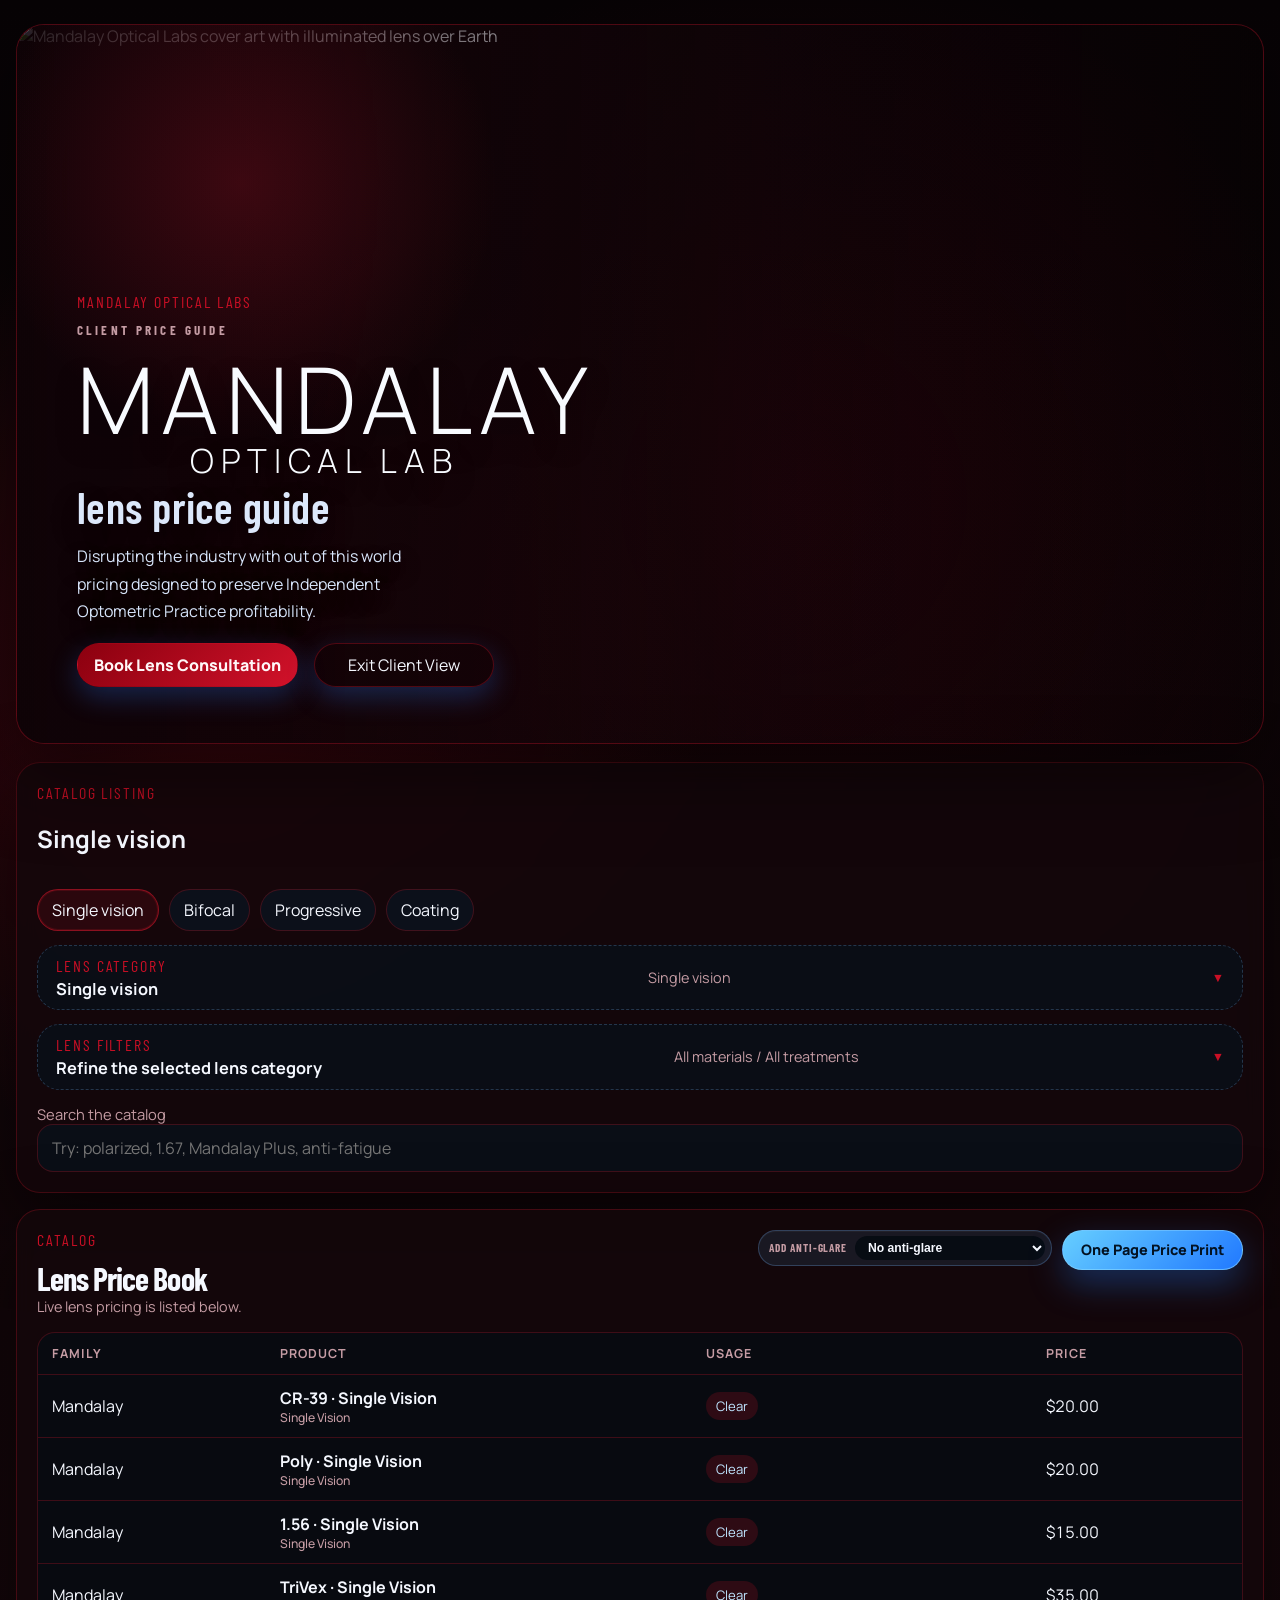
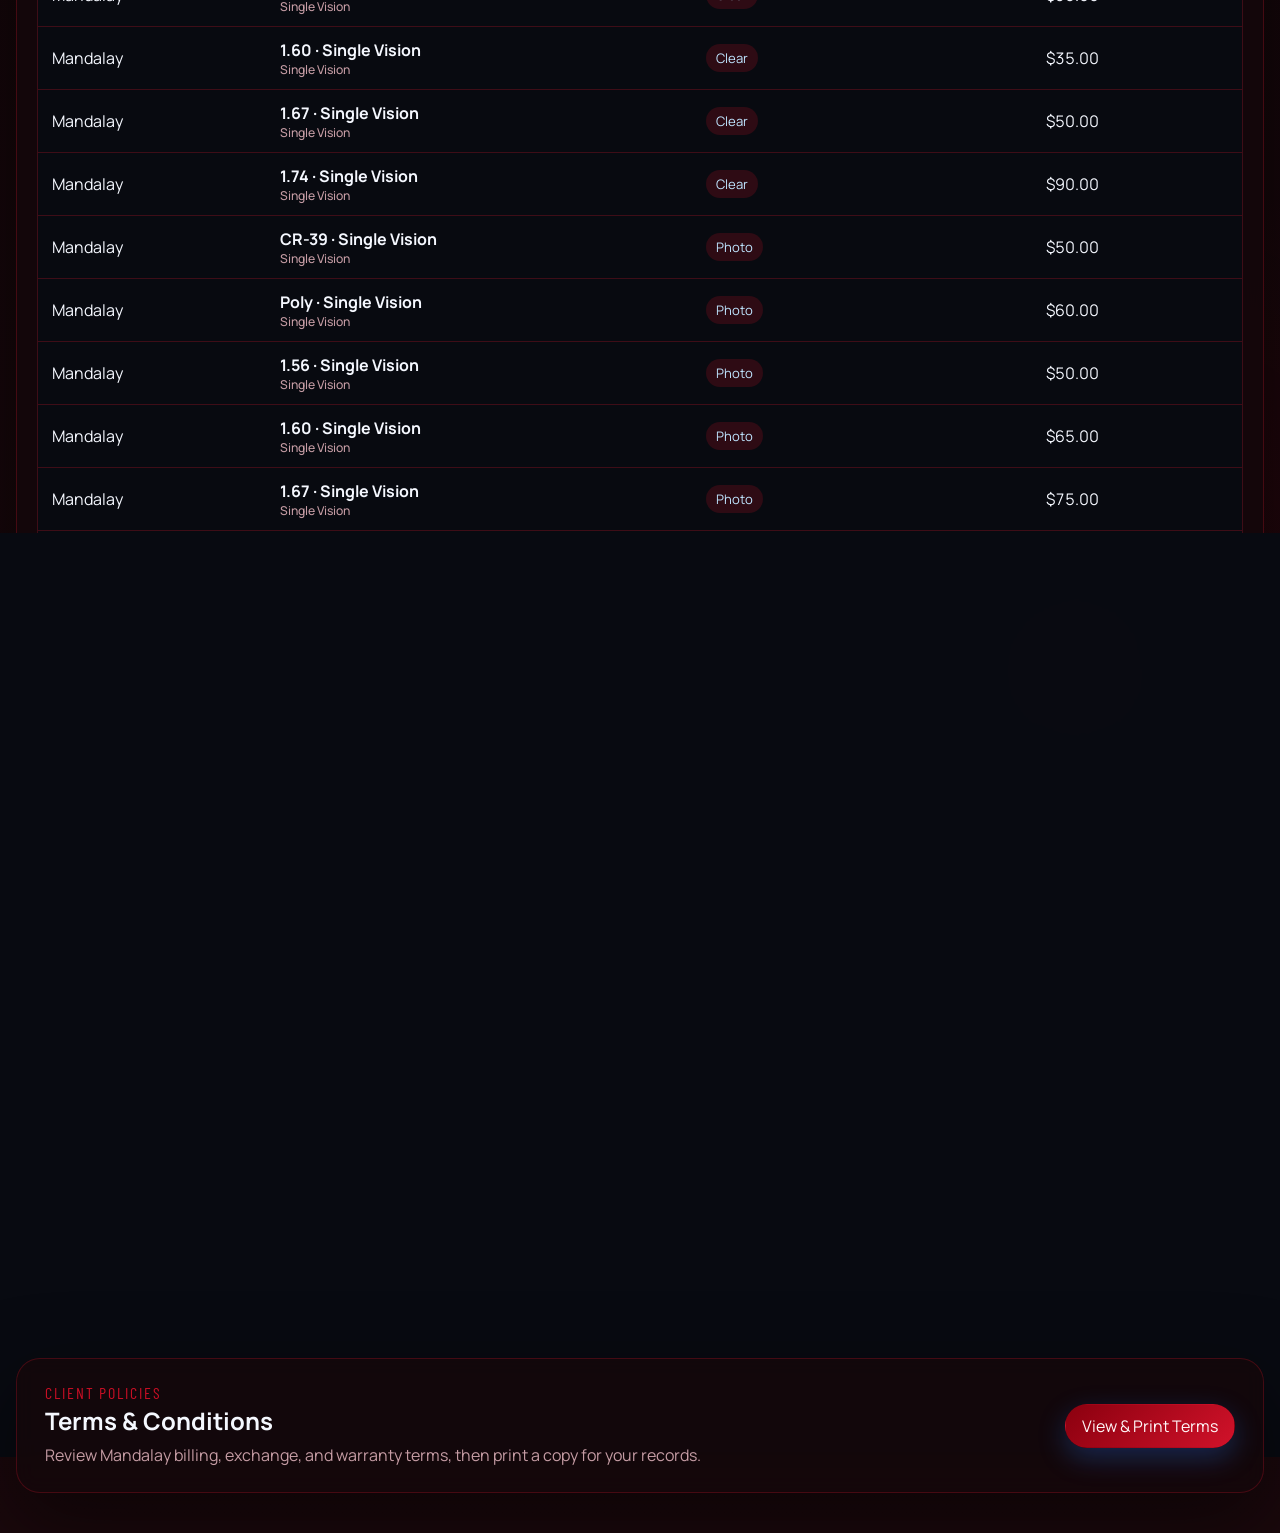
==== commit 24d5bd72: "Publish Lens Book Both from local control center" ====
--- a/index.html
+++ b/index.html
@@ -394,7 +394,7 @@
       </form>
     </dialog>
 
-    <script src="./data/catalog-data.js"></script>
-    <script src="./app.js"></script>
+    <script src="./data/catalog-data.js?v=photochromic-174-20260730"></script>
+    <script src="./app.js?v=photochromic-174-20260730"></script>
   </body>
 </html>
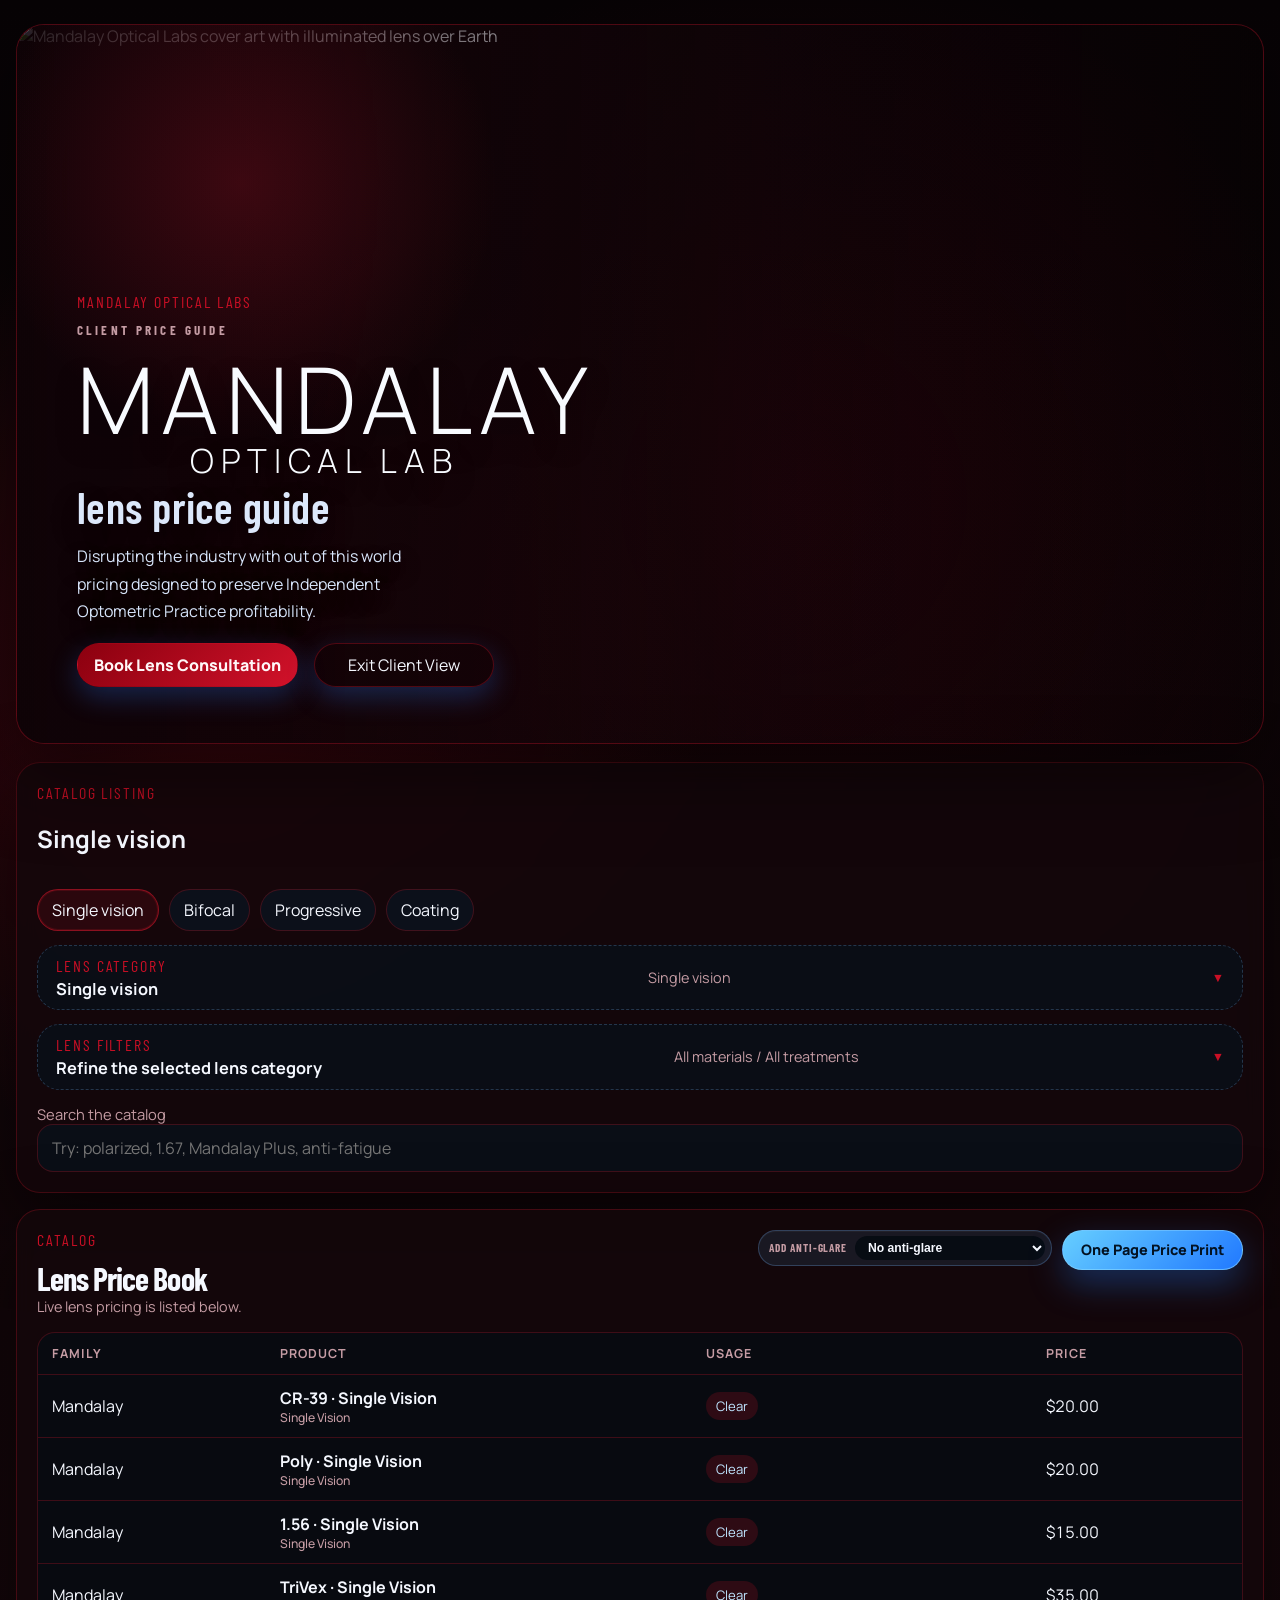
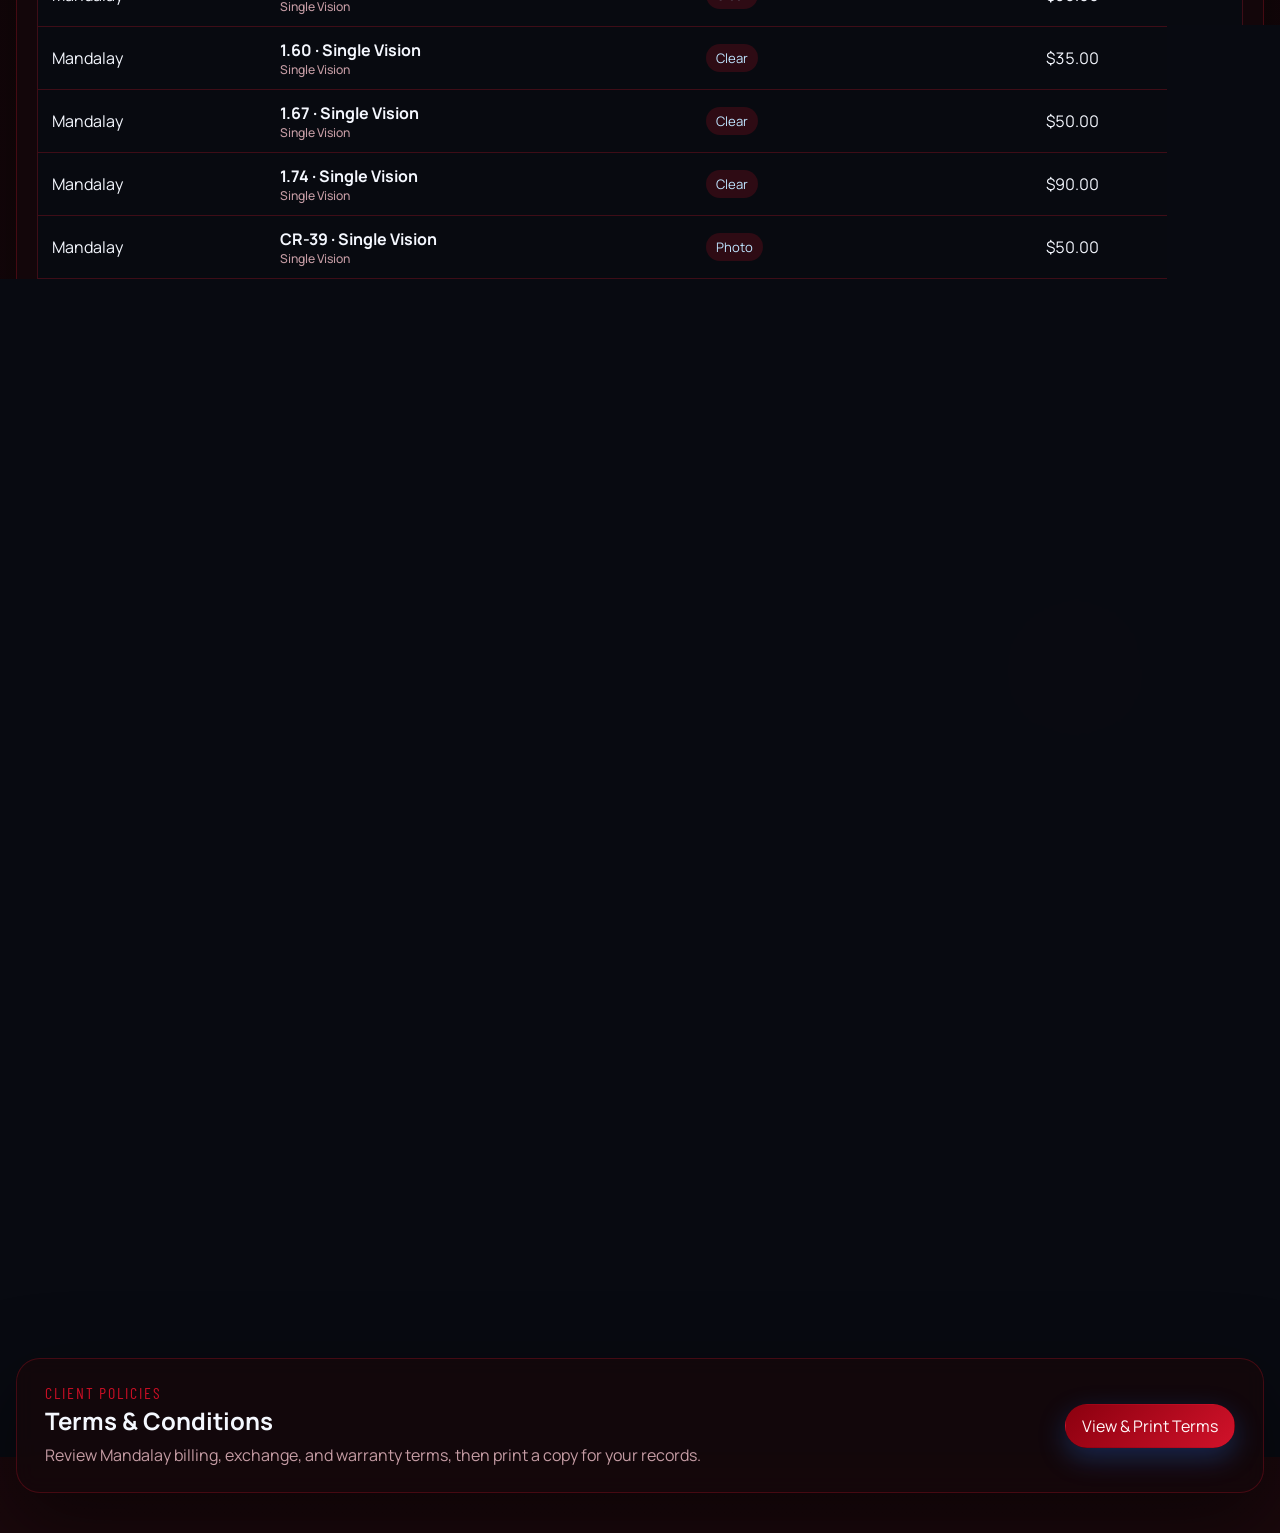
==== commit ffcc7b33: "Publish Lens Book Both from local control center" ====
--- a/index.html
+++ b/index.html
@@ -169,7 +169,7 @@
                 <select id="antiglareSelect" aria-label="Add anti-glare to displayed lens prices"></select>
               </label>
               <div class="catalog-print-actions" aria-label="Print options">
-                <a class="button one-page-print-button" href="./one-page-price-list.html" target="_blank" rel="noopener">One Page Price Print</a>
+                <a class="button one-page-print-button" href="./one-page-price-list.html?v=dash-20260730" target="_blank" rel="noopener">One Page Price Print</a>
               </div>
             </div>
           </div>
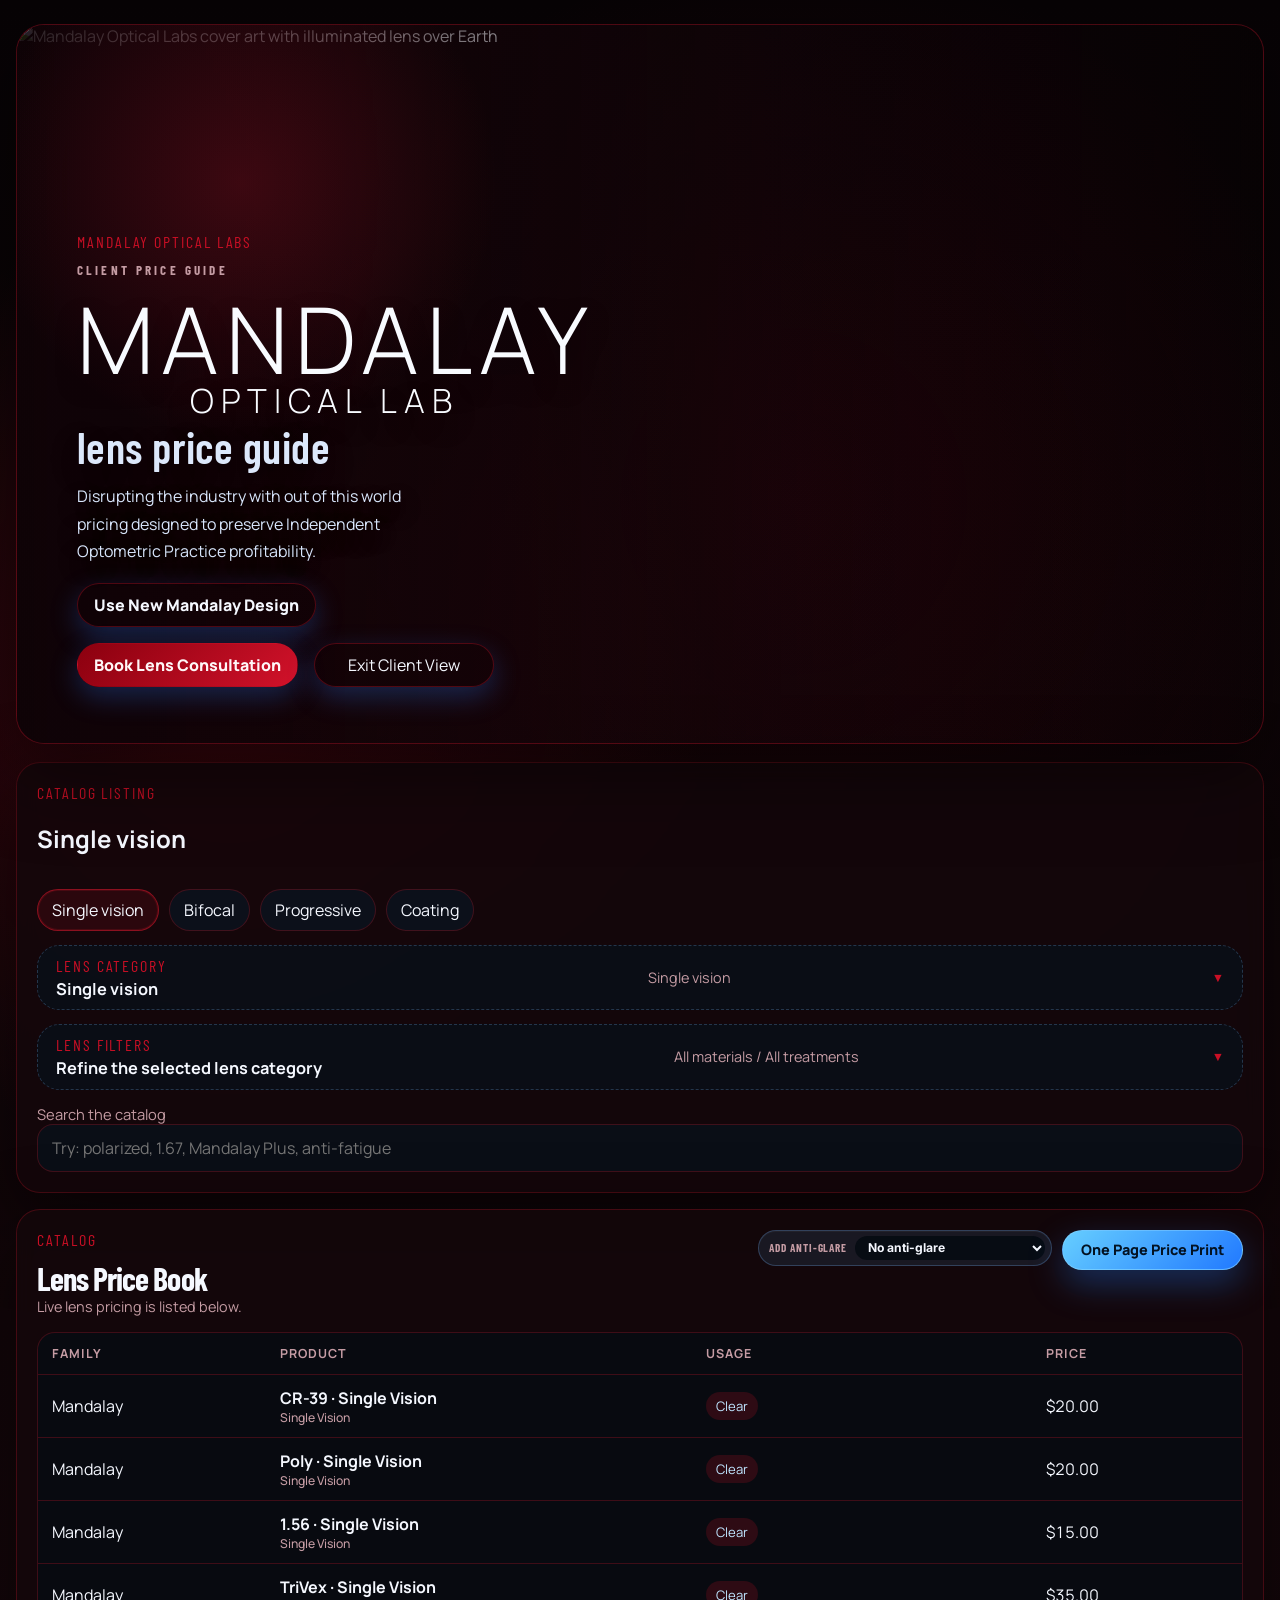
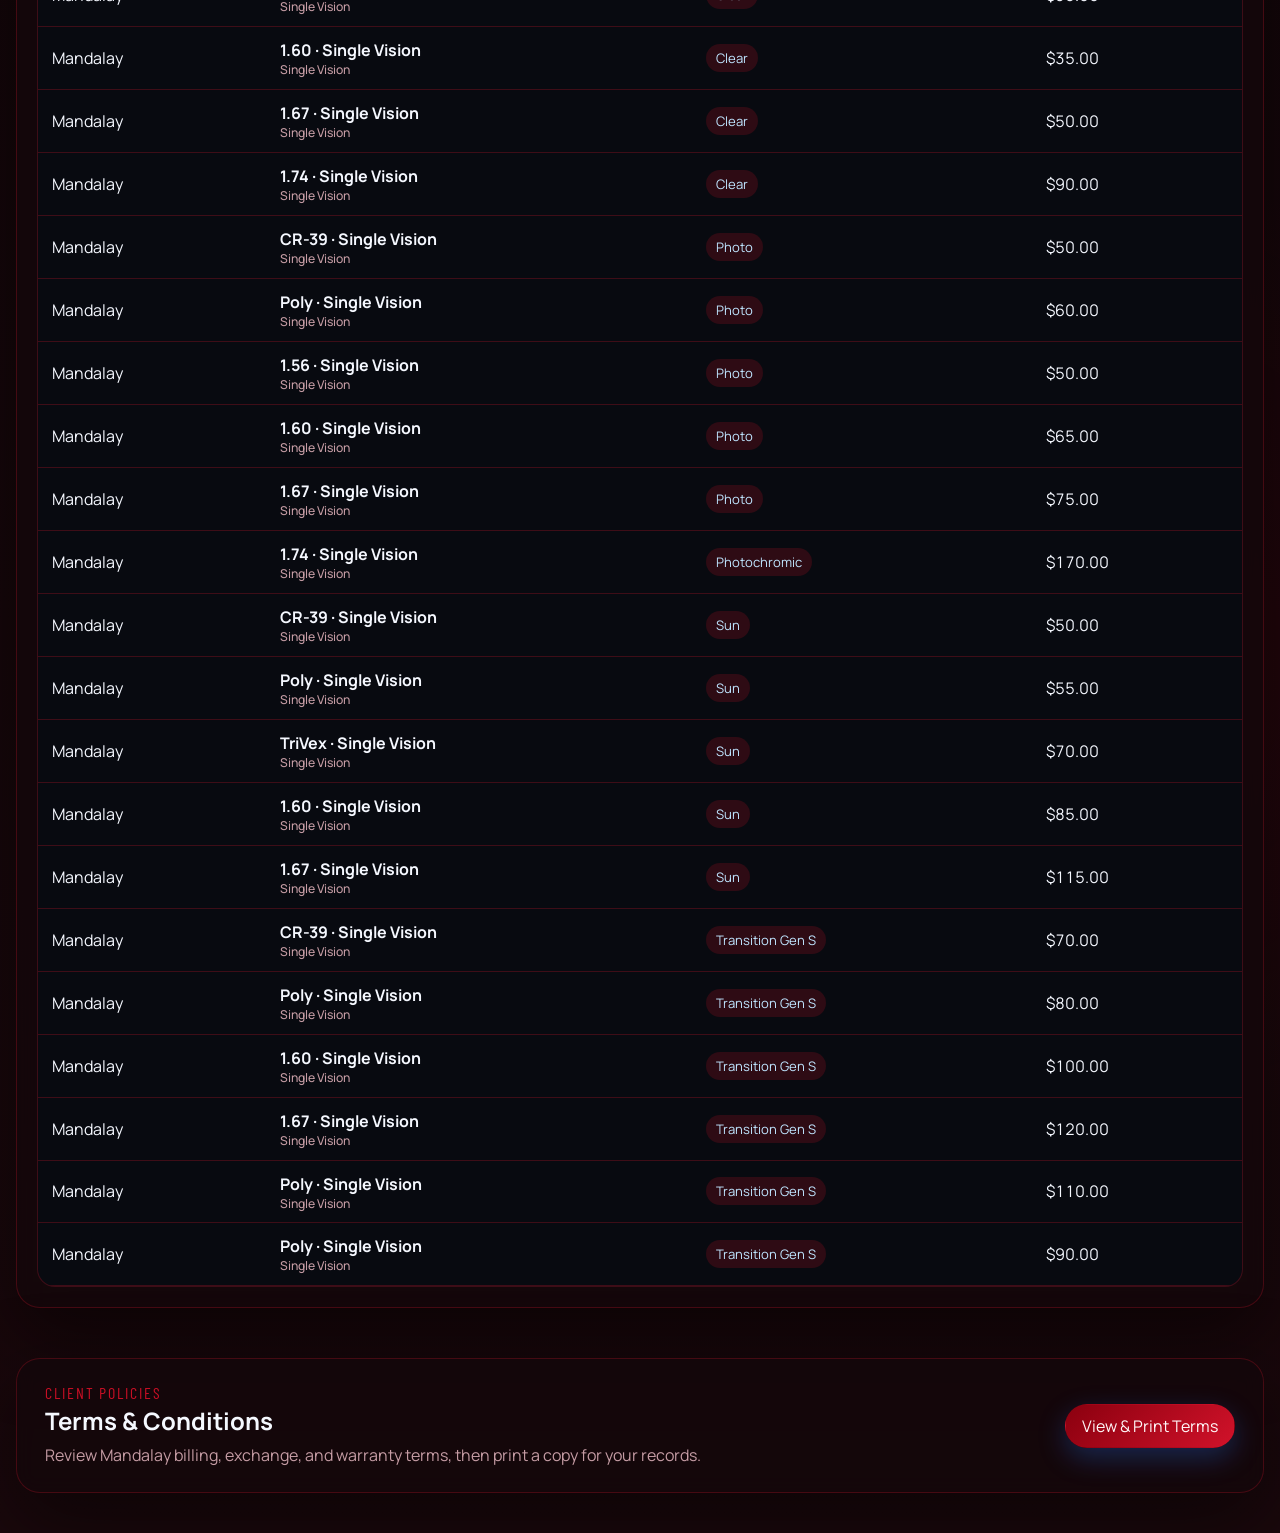
==== commit 17eee60a: "Publish Lens Book Both from local control center" ====
--- a/index.html
+++ b/index.html
@@ -7,10 +7,10 @@
     <link rel="preconnect" href="https://fonts.googleapis.com" />
     <link rel="preconnect" href="https://fonts.gstatic.com" crossorigin />
     <link
-      href="https://fonts.googleapis.com/css2?family=Barlow+Condensed:wght@500;600;700&family=Manrope:wght@400;500;600;700;800&display=swap"
+      href="https://fonts.googleapis.com/css2?family=Barlow+Condensed:wght@500;600;700&amp;family=Inter:wght@400;500;600;700;800&amp;family=Manrope:wght@400;500;600;700;800&amp;family=Noto+Serif+Display:opsz,wght@6..72,400;6..72,500;6..72,600;6..72,700&amp;display=swap"
       rel="stylesheet"
     />
-    <link rel="stylesheet" href="./styles.css" />
+    <link rel="stylesheet" href="./styles.css?v=mandalay-editorial-20260730" />
   </head>
   <body>
     <div class="page-shell">
@@ -35,6 +35,39 @@
             Independent Optometric Practice profitability.
           </p>
           <div class="hero-actions">
+            <div class="visual-theme-controls" aria-label="Lens Book design controls">
+              <button
+                id="visualThemeToggle"
+                class="button button-ghost visual-theme-toggle"
+                type="button"
+                aria-pressed="false"
+              >
+                Use New Mandalay Design
+              </button>
+              <div id="accentThemePicker" class="accent-theme-picker" hidden>
+                <span class="accent-theme-label">Accent color</span>
+                <div class="accent-theme-options" role="group" aria-label="Mandalay accent color">
+                  <button class="accent-theme-option" type="button" data-accent-theme="deep-emerald" style="--swatch: #0b3d32">
+                    <span class="accent-theme-swatch" aria-hidden="true"></span>Deep Emerald
+                  </button>
+                  <button class="accent-theme-option" type="button" data-accent-theme="garnet" style="--swatch: #651c2c">
+                    <span class="accent-theme-swatch" aria-hidden="true"></span>Garnet
+                  </button>
+                  <button class="accent-theme-option" type="button" data-accent-theme="sapphire" style="--swatch: #153f6b">
+                    <span class="accent-theme-swatch" aria-hidden="true"></span>Sapphire
+                  </button>
+                  <button class="accent-theme-option" type="button" data-accent-theme="peacock" style="--swatch: #0b4550">
+                    <span class="accent-theme-swatch" aria-hidden="true"></span>Peacock
+                  </button>
+                  <button class="accent-theme-option" type="button" data-accent-theme="brilliant-lapis" style="--swatch: #2447d8">
+                    <span class="accent-theme-swatch" aria-hidden="true"></span>Brilliant Lapis
+                  </button>
+                  <button class="accent-theme-option" type="button" data-accent-theme="ruby" style="--swatch: #b51d45">
+                    <span class="accent-theme-swatch" aria-hidden="true"></span>Ruby
+                  </button>
+                </div>
+              </div>
+            </div>
             <a class="button consult-button" href="https://outlook.office.com/book/MandalayOpticalQuestions@wecareri.com/?ismsaljsauthenabled" target="_blank" rel="noopener">Book Lens Consultation</a>
             <button id="clientViewButton" class="button button-ghost" type="button">Client View</button>
             <details class="admin-menu">
@@ -394,7 +427,7 @@
       </form>
     </dialog>
 
-    <script src="./data/catalog-data.js?v=photochromic-174-20260730"></script>
-    <script src="./app.js?v=photochromic-174-20260730"></script>
+    <script src="./data/catalog-data.js?v=mandalay-editorial-20260730"></script>
+    <script src="./app.js?v=mandalay-editorial-20260730"></script>
   </body>
 </html>
--- a/styles.css
+++ b/styles.css
@@ -2029,3 +2029,451 @@
     width: 100%;
   }
 }
+
+/* Mandalay editorial skin: brand manual v4.4, pages 34 and 51-64. */
+.visual-theme-controls {
+  grid-column: 1 / -1;
+  display: flex;
+  flex-wrap: wrap;
+  align-items: center;
+  gap: 10px;
+}
+
+.visual-theme-toggle {
+  min-width: 224px;
+  font-weight: 800;
+}
+
+.accent-theme-picker {
+  display: flex;
+  flex: 1 1 620px;
+  align-items: center;
+  gap: 10px;
+  min-width: 0;
+  padding: 8px 10px;
+  border: 1px solid var(--line);
+  border-radius: 18px;
+  background: var(--panel-strong);
+  box-shadow: 0 10px 30px rgba(12, 13, 14, 0.08);
+}
+
+.accent-theme-label {
+  flex: 0 0 auto;
+  color: var(--muted);
+  font: 700 0.72rem/1 "Inter", sans-serif;
+  letter-spacing: 0.08em;
+  text-transform: uppercase;
+}
+
+.accent-theme-options {
+  display: flex;
+  flex: 1 1 auto;
+  flex-wrap: wrap;
+  gap: 6px;
+}
+
+.accent-theme-option {
+  display: inline-flex;
+  align-items: center;
+  gap: 7px;
+  min-height: 34px;
+  padding: 0 10px;
+  border: 1px solid var(--line);
+  border-radius: 999px;
+  background: transparent;
+  color: var(--text);
+  font: 700 0.72rem/1.1 "Inter", sans-serif;
+  cursor: pointer;
+  transition: border-color 140ms ease, background 140ms ease, transform 140ms ease;
+}
+
+.accent-theme-option:hover {
+  transform: translateY(-1px);
+  border-color: var(--swatch);
+}
+
+.accent-theme-option.is-active {
+  border-color: var(--swatch);
+  background: var(--editorial-accent-tint, var(--accent-soft));
+  box-shadow: inset 0 0 0 1px var(--swatch);
+}
+
+.accent-theme-swatch {
+  width: 13px;
+  height: 13px;
+  flex: 0 0 auto;
+  border: 1px solid rgba(12, 13, 14, 0.14);
+  border-radius: 50%;
+  background: var(--swatch);
+  box-shadow: 0 0 0 2px #ffffff;
+}
+
+:root[data-lens-accent="deep-emerald"] {
+  --editorial-accent: #0b3d32;
+  --editorial-accent-shadow: #05261f;
+  --editorial-accent-mid: #1c5a49;
+  --editorial-accent-tint: #dde8e3;
+}
+
+:root[data-lens-accent="garnet"] {
+  --editorial-accent: #651c2c;
+  --editorial-accent-shadow: #3a0e18;
+  --editorial-accent-mid: #8a3446;
+  --editorial-accent-tint: #eadde0;
+}
+
+:root[data-lens-accent="sapphire"] {
+  --editorial-accent: #153f6b;
+  --editorial-accent-shadow: #0c233a;
+  --editorial-accent-mid: #2d5b86;
+  --editorial-accent-tint: #dde6ef;
+}
+
+:root[data-lens-accent="peacock"] {
+  --editorial-accent: #0b4550;
+  --editorial-accent-shadow: #052a30;
+  --editorial-accent-mid: #1d626b;
+  --editorial-accent-tint: #dce9ea;
+}
+
+:root[data-lens-accent="brilliant-lapis"] {
+  --editorial-accent: #2447d8;
+  --editorial-accent-shadow: #111e5b;
+  --editorial-accent-mid: #536ee5;
+  --editorial-accent-tint: #e3e8fa;
+}
+
+:root[data-lens-accent="ruby"] {
+  --editorial-accent: #b51d45;
+  --editorial-accent-shadow: #5a0c24;
+  --editorial-accent-mid: #d04469;
+  --editorial-accent-tint: #f3dde4;
+}
+
+:root[data-lens-theme="editorial"] {
+  --bg: #f4f5f5;
+  --bg-strong: #ffffff;
+  --panel: #ffffff;
+  --panel-strong: #ffffff;
+  --line: #d9dcde;
+  --text: #0c0d0e;
+  --muted: #687075;
+  --accent: var(--editorial-accent);
+  --accent-soft: var(--editorial-accent-tint);
+  --accent-hot: var(--editorial-accent-mid);
+  --shadow: 0 18px 52px rgba(12, 13, 14, 0.09);
+  color-scheme: light;
+  background: #f4f5f5;
+}
+
+html[data-lens-theme="editorial"] body {
+  font-family: "Inter", sans-serif;
+  color: var(--text);
+  background:
+    linear-gradient(180deg, #ffffff 0%, #f4f5f5 34%, #eef0f1 100%);
+}
+
+html[data-lens-theme="editorial"] .page-shell {
+  width: min(1380px, calc(100% - 36px));
+}
+
+html[data-lens-theme="editorial"] .hero {
+  min-height: 560px;
+  border-color: #d9dcde;
+  background: #ffffff;
+  box-shadow: 0 22px 64px rgba(12, 13, 14, 0.1);
+}
+
+html[data-lens-theme="editorial"] .hero-background-image {
+  opacity: 0.08;
+  filter: grayscale(1) contrast(0.92);
+}
+
+html[data-lens-theme="editorial"] .hero::after {
+  background:
+    linear-gradient(90deg, #ffffff 0%, rgba(255, 255, 255, 0.98) 54%, rgba(244, 245, 245, 0.78) 100%),
+    linear-gradient(180deg, transparent 72%, var(--editorial-accent-tint) 100%);
+}
+
+html[data-lens-theme="editorial"] .hero-copy {
+  max-width: 920px;
+  color: var(--text);
+}
+
+html[data-lens-theme="editorial"] .hero-logo-wordmark,
+html[data-lens-theme="editorial"] .hero-title-sub,
+html[data-lens-theme="editorial"] .lede {
+  color: var(--text);
+  text-shadow: none;
+}
+
+html[data-lens-theme="editorial"] .hero-logo-main,
+html[data-lens-theme="editorial"] .hero-logo-sub,
+html[data-lens-theme="editorial"] button,
+html[data-lens-theme="editorial"] input,
+html[data-lens-theme="editorial"] select {
+  font-family: "Inter", sans-serif;
+}
+
+html[data-lens-theme="editorial"] .hero-title-sub,
+html[data-lens-theme="editorial"] .section-heading h2,
+html[data-lens-theme="editorial"] .catalog-display-title,
+html[data-lens-theme="editorial"] .lens-book-footer h2,
+html[data-lens-theme="editorial"] .price-editor-header h2 {
+  font-family: "Noto Serif Display", Georgia, serif;
+  font-weight: 500;
+  letter-spacing: -0.025em;
+}
+
+html[data-lens-theme="editorial"] .hero-title-sub {
+  font-size: clamp(2.2rem, 3.8vw, 3.7rem);
+  line-height: 1;
+}
+
+html[data-lens-theme="editorial"] .eyebrow,
+html[data-lens-theme="editorial"] .section-label,
+html[data-lens-theme="editorial"] .brand-kicker,
+html[data-lens-theme="editorial"] .accent-theme-label,
+html[data-lens-theme="editorial"] th,
+html[data-lens-theme="editorial"] .table-wrap td::before {
+  font-family: "Inter", sans-serif;
+  font-weight: 700;
+  letter-spacing: 0.08em;
+}
+
+html[data-lens-theme="editorial"] .brand-kicker,
+html[data-lens-theme="editorial"] .lede {
+  color: #34383b;
+}
+
+html[data-lens-theme="editorial"] .panel,
+html[data-lens-theme="editorial"] .subfilter-panel,
+html[data-lens-theme="editorial"] .metric-card,
+html[data-lens-theme="editorial"] .admin-menu-panel,
+html[data-lens-theme="editorial"] .print-menu-panel,
+html[data-lens-theme="editorial"] .price-editor-dialog,
+html[data-lens-theme="editorial"] .detail-stat,
+html[data-lens-theme="editorial"] .stack-item,
+html[data-lens-theme="editorial"] .stock-row,
+html[data-lens-theme="editorial"] .admin-qr-card {
+  border-color: #d9dcde;
+  background: #ffffff;
+  color: var(--text);
+  box-shadow: 0 14px 38px rgba(12, 13, 14, 0.07);
+}
+
+html[data-lens-theme="editorial"] .subfilter-panel {
+  background: #f4f5f5;
+  box-shadow: none;
+}
+
+html[data-lens-theme="editorial"] .button {
+  border-color: var(--editorial-accent);
+  background: var(--editorial-accent);
+  color: #ffffff;
+  box-shadow: 0 10px 24px color-mix(in srgb, var(--editorial-accent) 22%, transparent);
+}
+
+html[data-lens-theme="editorial"] .button:hover {
+  border-color: var(--editorial-accent-shadow);
+  background: var(--editorial-accent-shadow);
+}
+
+html[data-lens-theme="editorial"] .button-ghost,
+html[data-lens-theme="editorial"] .catalog-print-actions .button-small {
+  border-color: #d9dcde;
+  background: #ffffff;
+  color: var(--editorial-accent-shadow);
+  box-shadow: none;
+}
+
+html[data-lens-theme="editorial"] .button-ghost:hover,
+html[data-lens-theme="editorial"] .catalog-print-actions .button-small:hover {
+  border-color: var(--editorial-accent);
+  background: var(--editorial-accent-tint);
+  color: var(--editorial-accent-shadow);
+}
+
+html[data-lens-theme="editorial"] .visual-theme-toggle {
+  border-color: var(--editorial-accent);
+  color: var(--editorial-accent);
+}
+
+html[data-lens-theme="editorial"] .accent-theme-picker {
+  border-color: #d9dcde;
+  background: #f4f5f5;
+  box-shadow: none;
+}
+
+html[data-lens-theme="editorial"] .accent-theme-option {
+  border-color: #d9dcde;
+  background: #ffffff;
+  color: #34383b;
+}
+
+html[data-lens-theme="editorial"] .accent-theme-option.is-active {
+  border-color: var(--swatch);
+  background: var(--editorial-accent-tint);
+  color: #0c0d0e;
+}
+
+html[data-lens-theme="editorial"] .family-chip,
+html[data-lens-theme="editorial"] .progressive-upgrade-card,
+html[data-lens-theme="editorial"] .column-toggle-chip,
+html[data-lens-theme="editorial"] .column-restore-chip,
+html[data-lens-theme="editorial"] .column-reset-button {
+  border-color: #d9dcde;
+  background: #ffffff;
+  color: #0c0d0e;
+  box-shadow: none;
+}
+
+html[data-lens-theme="editorial"] .family-chip:hover,
+html[data-lens-theme="editorial"] .family-chip.is-active:hover,
+html[data-lens-theme="editorial"] .family-chip-coating.is-active:hover,
+html[data-lens-theme="editorial"] .progressive-upgrade-card:hover,
+html[data-lens-theme="editorial"] .progressive-upgrade-card.is-active:hover {
+  border-color: var(--editorial-accent);
+  background: var(--editorial-accent);
+  color: #ffffff;
+}
+
+html[data-lens-theme="editorial"] .family-chip.is-active,
+html[data-lens-theme="editorial"] .family-chip-coating.is-active,
+html[data-lens-theme="editorial"] .column-toggle-chip.is-hidden,
+html[data-lens-theme="editorial"] .column-restore-chip {
+  border-color: var(--editorial-accent-mid);
+  background: var(--editorial-accent-tint);
+  color: var(--editorial-accent-shadow);
+  box-shadow: inset 0 0 0 1px var(--editorial-accent-mid);
+}
+
+html[data-lens-theme="editorial"] .progressive-upgrade-card .upgrade-tier-label {
+  border-color: var(--editorial-accent-mid);
+  background: var(--editorial-accent-tint);
+  color: var(--editorial-accent-shadow);
+}
+
+html[data-lens-theme="editorial"] .progressive-upgrade-card .upgrade-name,
+html[data-lens-theme="editorial"] .progressive-upgrade-card .upgrade-price-label {
+  color: #0c0d0e;
+}
+
+html[data-lens-theme="editorial"] .progressive-upgrade-card:hover .upgrade-tier-label,
+html[data-lens-theme="editorial"] .progressive-upgrade-card:hover .upgrade-name,
+html[data-lens-theme="editorial"] .progressive-upgrade-card:hover .upgrade-price-label {
+  color: #ffffff;
+}
+
+html[data-lens-theme="editorial"] .progressive-upgrade-card:hover .upgrade-tier-label {
+  border-color: rgba(255, 255, 255, 0.54);
+  background: rgba(255, 255, 255, 0.14);
+}
+
+html[data-lens-theme="editorial"] .compact-panel-toggle:hover,
+html[data-lens-theme="editorial"] tbody tr.is-active {
+  background: var(--editorial-accent-tint);
+}
+
+html[data-lens-theme="editorial"] .search-wrap input,
+html[data-lens-theme="editorial"] .filter-grid select,
+html[data-lens-theme="editorial"] .detail-form input,
+html[data-lens-theme="editorial"] .price-editor-grid input,
+html[data-lens-theme="editorial"] .price-editor-grid select,
+html[data-lens-theme="editorial"] .password-dialog-field input,
+html[data-lens-theme="editorial"] .antiglare-control select {
+  border-color: #d9dcde;
+  background: #ffffff;
+  color: #0c0d0e;
+  color-scheme: light;
+}
+
+html[data-lens-theme="editorial"] .filter-grid select option {
+  background: #ffffff;
+  color: #0c0d0e;
+}
+
+html[data-lens-theme="editorial"] .antiglare-control {
+  border-color: #d9dcde;
+  background: #f4f5f5;
+  color: #0c0d0e;
+}
+
+html[data-lens-theme="editorial"] .table-wrap {
+  border-color: #d9dcde;
+  background: #ffffff;
+}
+
+html[data-lens-theme="editorial"] .table-wrap tr {
+  background: #ffffff;
+  box-shadow: none;
+}
+
+html[data-lens-theme="editorial"] .table-wrap td {
+  border-bottom-color: #d9dcde;
+}
+
+html[data-lens-theme="editorial"] .pill,
+html[data-lens-theme="editorial"] .sku-badge,
+html[data-lens-theme="editorial"] .column-mode-toggle,
+html[data-lens-theme="editorial"] .addon-marketing-button {
+  border-color: var(--editorial-accent-mid);
+  background: var(--editorial-accent-tint);
+  color: var(--editorial-accent-shadow);
+}
+
+html[data-lens-theme="editorial"] .material-tag,
+html[data-lens-theme="editorial"] .price-note,
+html[data-lens-theme="editorial"] .stack-item small,
+html[data-lens-theme="editorial"] .lens-feature,
+html[data-lens-theme="editorial"] .sku-text {
+  color: var(--editorial-accent-shadow);
+}
+
+html[data-lens-theme="editorial"] .one-page-print-button {
+  border-color: var(--editorial-accent) !important;
+  background: var(--editorial-accent) !important;
+  color: #ffffff !important;
+  box-shadow: 0 10px 24px color-mix(in srgb, var(--editorial-accent) 22%, transparent);
+}
+
+html[data-lens-theme="editorial"] .price-editor-dialog::backdrop {
+  background: rgba(12, 13, 14, 0.48);
+}
+
+@media (max-width: 980px) {
+  .visual-theme-controls,
+  .accent-theme-picker {
+    align-items: stretch;
+  }
+
+  .accent-theme-picker {
+    display: grid;
+  }
+
+  .accent-theme-options {
+    display: grid;
+    grid-template-columns: repeat(2, minmax(0, 1fr));
+  }
+}
+
+@media (max-width: 520px) {
+  .visual-theme-toggle,
+  .accent-theme-picker {
+    width: 100%;
+  }
+
+  .accent-theme-options {
+    grid-template-columns: 1fr;
+  }
+
+  html[data-lens-theme="editorial"] .page-shell {
+    width: min(100% - 20px, 100%);
+  }
+}
+
+@media print {
+  .visual-theme-controls {
+    display: none !important;
+  }
+}
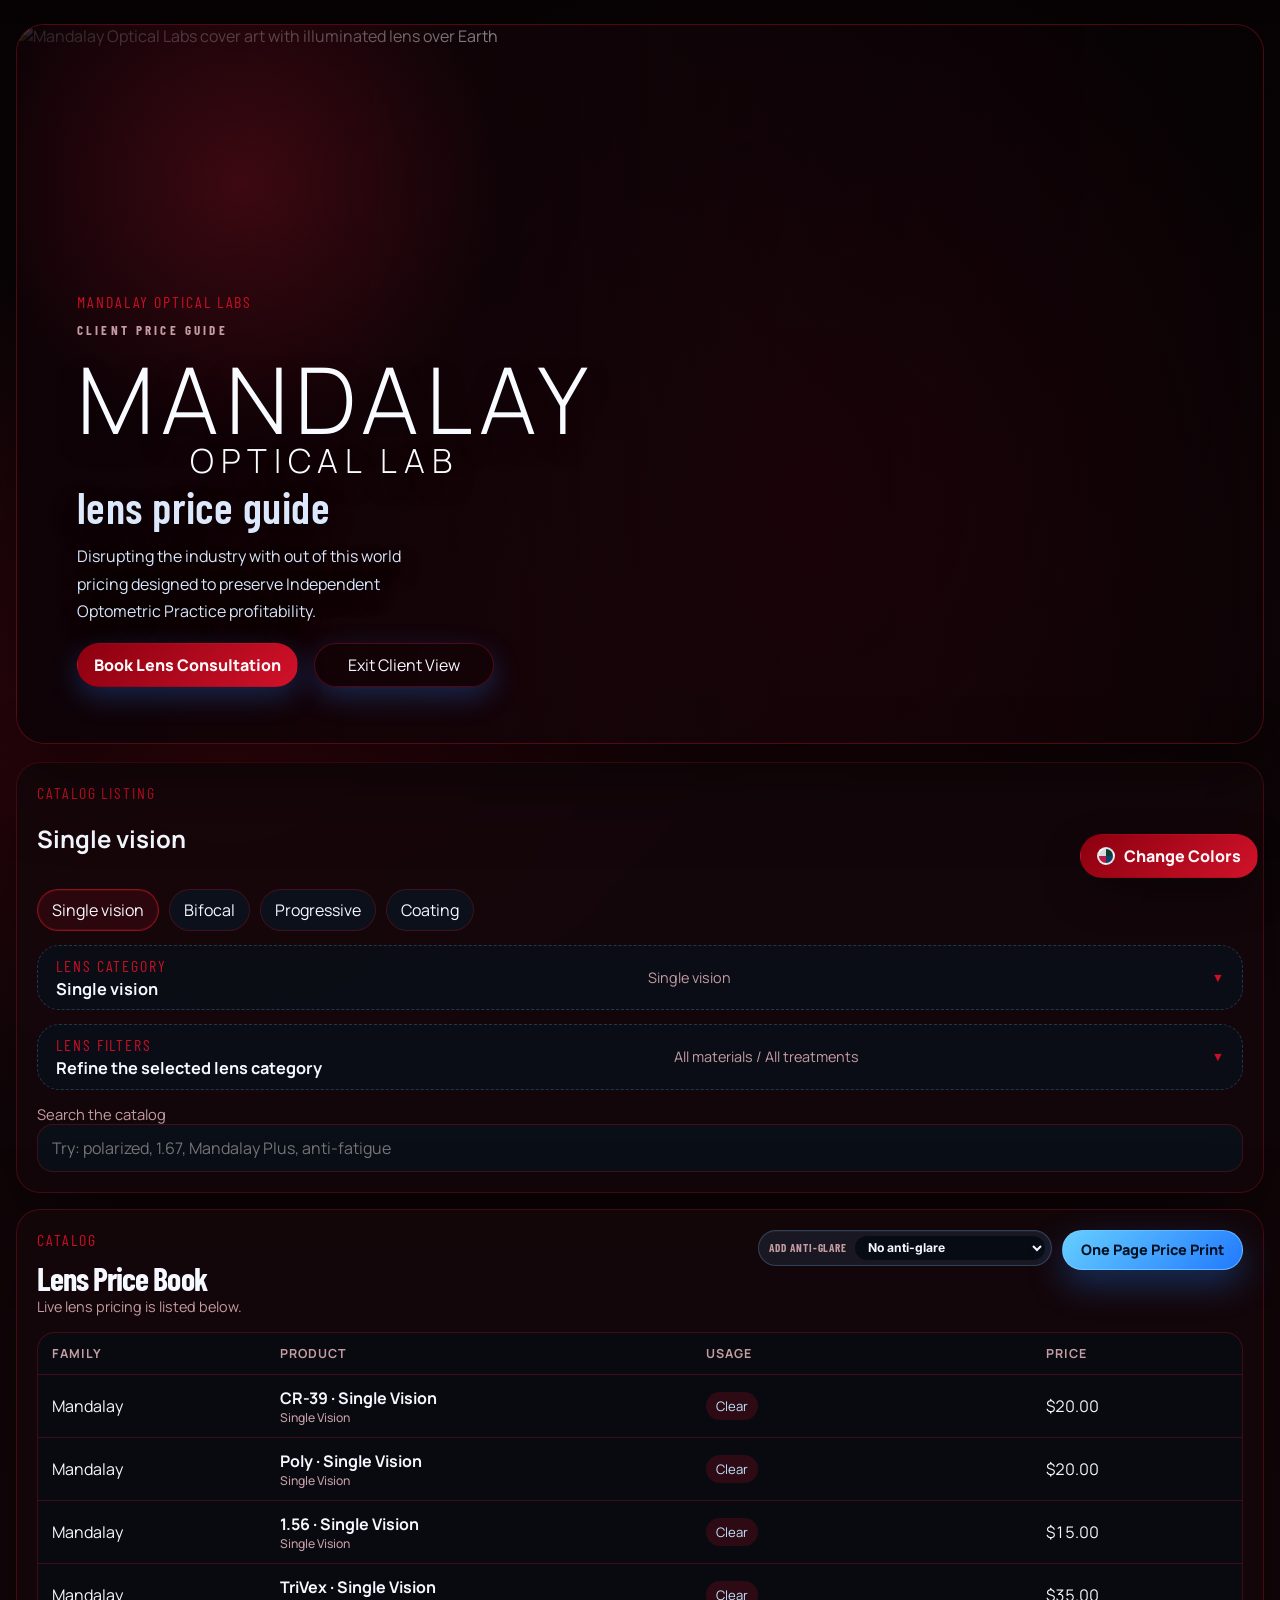
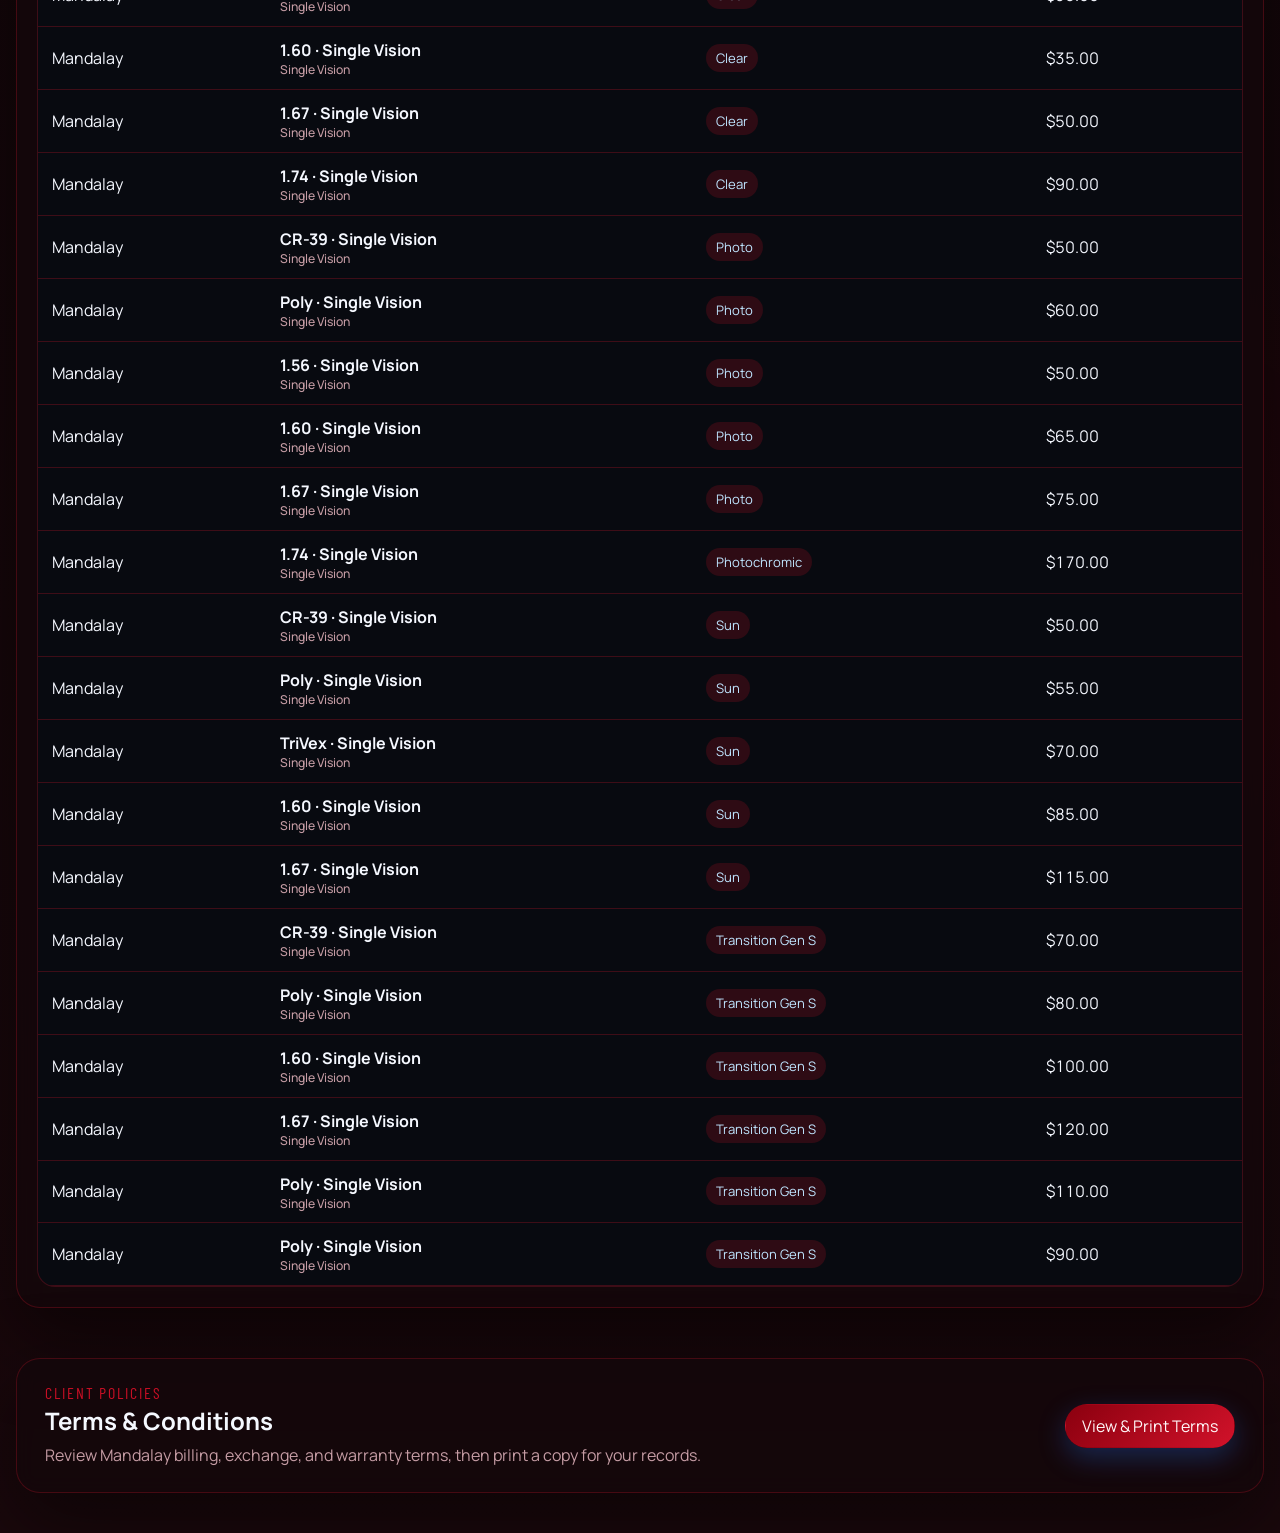
==== commit 6791916a: "Publish Lens Book Both from local control center" ====
--- a/index.html
+++ b/index.html
@@ -10,7 +10,7 @@
       href="https://fonts.googleapis.com/css2?family=Barlow+Condensed:wght@500;600;700&amp;family=Inter:wght@400;500;600;700;800&amp;family=Manrope:wght@400;500;600;700;800&amp;family=Noto+Serif+Display:opsz,wght@6..72,400;6..72,500;6..72,600;6..72,700&amp;display=swap"
       rel="stylesheet"
     />
-    <link rel="stylesheet" href="./styles.css?v=mandalay-editorial-20260730" />
+    <link rel="stylesheet" href="./styles.css?v=mandalay-color-dock-20260730" />
   </head>
   <body>
     <div class="page-shell">
@@ -35,39 +35,6 @@
             Independent Optometric Practice profitability.
           </p>
           <div class="hero-actions">
-            <div class="visual-theme-controls" aria-label="Lens Book design controls">
-              <button
-                id="visualThemeToggle"
-                class="button button-ghost visual-theme-toggle"
-                type="button"
-                aria-pressed="false"
-              >
-                Use New Mandalay Design
-              </button>
-              <div id="accentThemePicker" class="accent-theme-picker" hidden>
-                <span class="accent-theme-label">Accent color</span>
-                <div class="accent-theme-options" role="group" aria-label="Mandalay accent color">
-                  <button class="accent-theme-option" type="button" data-accent-theme="deep-emerald" style="--swatch: #0b3d32">
-                    <span class="accent-theme-swatch" aria-hidden="true"></span>Deep Emerald
-                  </button>
-                  <button class="accent-theme-option" type="button" data-accent-theme="garnet" style="--swatch: #651c2c">
-                    <span class="accent-theme-swatch" aria-hidden="true"></span>Garnet
-                  </button>
-                  <button class="accent-theme-option" type="button" data-accent-theme="sapphire" style="--swatch: #153f6b">
-                    <span class="accent-theme-swatch" aria-hidden="true"></span>Sapphire
-                  </button>
-                  <button class="accent-theme-option" type="button" data-accent-theme="peacock" style="--swatch: #0b4550">
-                    <span class="accent-theme-swatch" aria-hidden="true"></span>Peacock
-                  </button>
-                  <button class="accent-theme-option" type="button" data-accent-theme="brilliant-lapis" style="--swatch: #2447d8">
-                    <span class="accent-theme-swatch" aria-hidden="true"></span>Brilliant Lapis
-                  </button>
-                  <button class="accent-theme-option" type="button" data-accent-theme="ruby" style="--swatch: #b51d45">
-                    <span class="accent-theme-swatch" aria-hidden="true"></span>Ruby
-                  </button>
-                </div>
-              </div>
-            </div>
             <a class="button consult-button" href="https://outlook.office.com/book/MandalayOpticalQuestions@wecareri.com/?ismsaljsauthenabled" target="_blank" rel="noopener">Book Lens Consultation</a>
             <button id="clientViewButton" class="button button-ghost" type="button">Client View</button>
             <details class="admin-menu">
@@ -247,6 +214,54 @@
       </main>
     </div>
 
+    <div class="visual-theme-controls" aria-label="Lens Book color controls">
+      <button
+        id="themePanelToggle"
+        class="button theme-panel-toggle"
+        type="button"
+        aria-expanded="false"
+        aria-controls="visualThemePanel"
+      >
+        Change Colors
+      </button>
+      <div id="visualThemePanel" class="visual-theme-panel" role="dialog" aria-label="Change Lens Book colors" hidden>
+        <div class="visual-theme-panel-heading">
+          <div>
+            <span class="accent-theme-label">Lens Book Colors</span>
+            <strong>Choose a design</strong>
+          </div>
+          <button id="themePanelClose" class="theme-panel-close" type="button" aria-label="Close color options">×</button>
+        </div>
+        <div class="visual-theme-mode-options" role="group" aria-label="Lens Book design">
+          <button class="theme-mode-option" type="button" data-lens-mode="classic">Classic</button>
+          <button class="theme-mode-option" type="button" data-lens-mode="editorial">New Mandalay</button>
+        </div>
+        <div id="accentThemePicker" class="accent-theme-picker">
+          <span class="accent-theme-label">Accent color</span>
+          <div class="accent-theme-options" role="group" aria-label="Mandalay accent color">
+            <button class="accent-theme-option" type="button" data-accent-theme="deep-emerald" style="--swatch: #0b3d32">
+              <span class="accent-theme-swatch" aria-hidden="true"></span>Deep Emerald
+            </button>
+            <button class="accent-theme-option" type="button" data-accent-theme="garnet" style="--swatch: #651c2c">
+              <span class="accent-theme-swatch" aria-hidden="true"></span>Garnet
+            </button>
+            <button class="accent-theme-option" type="button" data-accent-theme="sapphire" style="--swatch: #153f6b">
+              <span class="accent-theme-swatch" aria-hidden="true"></span>Sapphire
+            </button>
+            <button class="accent-theme-option" type="button" data-accent-theme="peacock" style="--swatch: #0b4550">
+              <span class="accent-theme-swatch" aria-hidden="true"></span>Peacock
+            </button>
+            <button class="accent-theme-option" type="button" data-accent-theme="brilliant-lapis" style="--swatch: #2447d8">
+              <span class="accent-theme-swatch" aria-hidden="true"></span>Brilliant Lapis
+            </button>
+            <button class="accent-theme-option" type="button" data-accent-theme="ruby" style="--swatch: #b51d45">
+              <span class="accent-theme-swatch" aria-hidden="true"></span>Ruby
+            </button>
+          </div>
+        </div>
+      </div>
+    </div>
+
     <dialog id="priceEditorDialog" class="price-editor-dialog">
       <form id="priceEditorForm" class="price-editor-form" method="dialog">
         <div class="price-editor-header">
@@ -427,7 +442,7 @@
       </form>
     </dialog>
 
-    <script src="./data/catalog-data.js?v=mandalay-editorial-20260730"></script>
-    <script src="./app.js?v=mandalay-editorial-20260730"></script>
+    <script src="./data/catalog-data.js?v=mandalay-color-dock-20260730"></script>
+    <script src="./app.js?v=mandalay-color-dock-20260730"></script>
   </body>
 </html>
--- a/styles.css
+++ b/styles.css
@@ -2032,29 +2032,110 @@
 
 /* Mandalay editorial skin: brand manual v4.4, pages 34 and 51-64. */
 .visual-theme-controls {
-  grid-column: 1 / -1;
+  position: fixed;
+  right: 22px;
+  bottom: 22px;
+  z-index: 1000;
+  pointer-events: none;
+}
+
+.theme-panel-toggle {
+  position: relative;
+  min-width: 168px;
+  font-weight: 800;
+  pointer-events: auto;
+  box-shadow: 0 16px 38px rgba(0, 0, 0, 0.34);
+}
+
+.theme-panel-toggle::before {
+  content: "";
+  width: 14px;
+  height: 14px;
+  margin-right: 9px;
+  border: 2px solid rgba(255, 255, 255, 0.86);
+  border-radius: 50%;
+  background: conic-gradient(#0b3d32 0 25%, #153f6b 0 50%, #b51d45 0 75%, #d9dcde 0);
+}
+
+.visual-theme-panel {
+  position: absolute;
+  right: 0;
+  bottom: calc(100% + 12px);
+  width: min(440px, calc(100vw - 32px));
+  padding: 18px;
+  border: 1px solid var(--line);
+  border-radius: 22px;
+  background: var(--panel-strong);
+  color: var(--text);
+  box-shadow: 0 24px 70px rgba(0, 0, 0, 0.42);
+  pointer-events: auto;
+}
+
+.visual-theme-panel-heading {
   display: flex;
-  flex-wrap: wrap;
-  align-items: center;
-  gap: 10px;
-}
-
-.visual-theme-toggle {
-  min-width: 224px;
+  align-items: flex-start;
+  justify-content: space-between;
+  gap: 16px;
+  margin-bottom: 14px;
+}
+
+.visual-theme-panel-heading > div {
+  display: grid;
+  gap: 5px;
+}
+
+.visual-theme-panel-heading strong {
+  font-size: 1.04rem;
+}
+
+.theme-panel-close {
+  display: inline-grid;
+  width: 34px;
+  height: 34px;
+  flex: 0 0 auto;
+  place-items: center;
+  padding: 0;
+  border: 1px solid var(--line);
+  border-radius: 50%;
+  background: transparent;
+  color: var(--text);
+  font-size: 1.25rem;
+  cursor: pointer;
+}
+
+.visual-theme-mode-options {
+  display: grid;
+  grid-template-columns: repeat(2, minmax(0, 1fr));
+  gap: 8px;
+  margin-bottom: 14px;
+}
+
+.theme-mode-option {
+  min-height: 42px;
+  padding: 0 12px;
+  border: 1px solid var(--line);
+  border-radius: 14px;
+  background: rgba(12, 19, 29, 0.88);
+  color: var(--text);
   font-weight: 800;
+  cursor: pointer;
+}
+
+.theme-mode-option.is-active {
+  border-color: var(--accent);
+  background: var(--accent-soft);
+  box-shadow: inset 0 0 0 1px var(--accent);
 }
 
 .accent-theme-picker {
-  display: flex;
-  flex: 1 1 620px;
-  align-items: center;
+  display: grid;
   gap: 10px;
   min-width: 0;
-  padding: 8px 10px;
+  padding: 12px;
   border: 1px solid var(--line);
-  border-radius: 18px;
-  background: var(--panel-strong);
-  box-shadow: 0 10px 30px rgba(12, 13, 14, 0.08);
+  border-radius: 16px;
+  background: rgba(9, 16, 26, 0.76);
+  box-shadow: none;
 }
 
 .accent-theme-label {
@@ -2066,9 +2147,8 @@
 }
 
 .accent-theme-options {
-  display: flex;
-  flex: 1 1 auto;
-  flex-wrap: wrap;
+  display: grid;
+  grid-template-columns: repeat(2, minmax(0, 1fr));
   gap: 6px;
 }
 
@@ -2087,6 +2167,12 @@
   transition: border-color 140ms ease, background 140ms ease, transform 140ms ease;
 }
 
+body.client-access-pending .visual-theme-controls,
+body.client-access-gated .visual-theme-controls,
+body.client-access-locked .visual-theme-controls {
+  display: none;
+}
+
 .accent-theme-option:hover {
   transform: translateY(-1px);
   border-color: var(--swatch);
@@ -2095,6 +2181,7 @@
 .accent-theme-option.is-active {
   border-color: var(--swatch);
   background: var(--editorial-accent-tint, var(--accent-soft));
+  color: #0c0d0e;
   box-shadow: inset 0 0 0 1px var(--swatch);
 }
 
@@ -2294,9 +2381,25 @@
   color: var(--editorial-accent-shadow);
 }
 
-html[data-lens-theme="editorial"] .visual-theme-toggle {
-  border-color: var(--editorial-accent);
-  color: var(--editorial-accent);
+html[data-lens-theme="editorial"] .visual-theme-panel {
+  border-color: #d9dcde;
+  background: #ffffff;
+  color: #0c0d0e;
+  box-shadow: 0 24px 64px rgba(12, 13, 14, 0.18);
+}
+
+html[data-lens-theme="editorial"] .theme-panel-close,
+html[data-lens-theme="editorial"] .theme-mode-option {
+  border-color: #d9dcde;
+  background: #ffffff;
+  color: #0c0d0e;
+}
+
+html[data-lens-theme="editorial"] .theme-mode-option.is-active {
+  border-color: var(--editorial-accent-mid);
+  background: var(--editorial-accent-tint);
+  color: var(--editorial-accent-shadow);
+  box-shadow: inset 0 0 0 1px var(--editorial-accent-mid);
 }
 
 html[data-lens-theme="editorial"] .accent-theme-picker {
@@ -2442,7 +2545,6 @@
 }
 
 @media (max-width: 980px) {
-  .visual-theme-controls,
   .accent-theme-picker {
     align-items: stretch;
   }
@@ -2458,7 +2560,25 @@
 }
 
 @media (max-width: 520px) {
-  .visual-theme-toggle,
+  .visual-theme-controls {
+    right: 12px;
+    bottom: 12px;
+  }
+
+  .theme-panel-toggle {
+    min-width: 156px;
+  }
+
+  .visual-theme-panel {
+    position: fixed;
+    right: 12px;
+    bottom: 70px;
+    left: 12px;
+    width: auto;
+    max-height: calc(100dvh - 92px);
+    overflow-y: auto;
+  }
+
   .accent-theme-picker {
     width: 100%;
   }
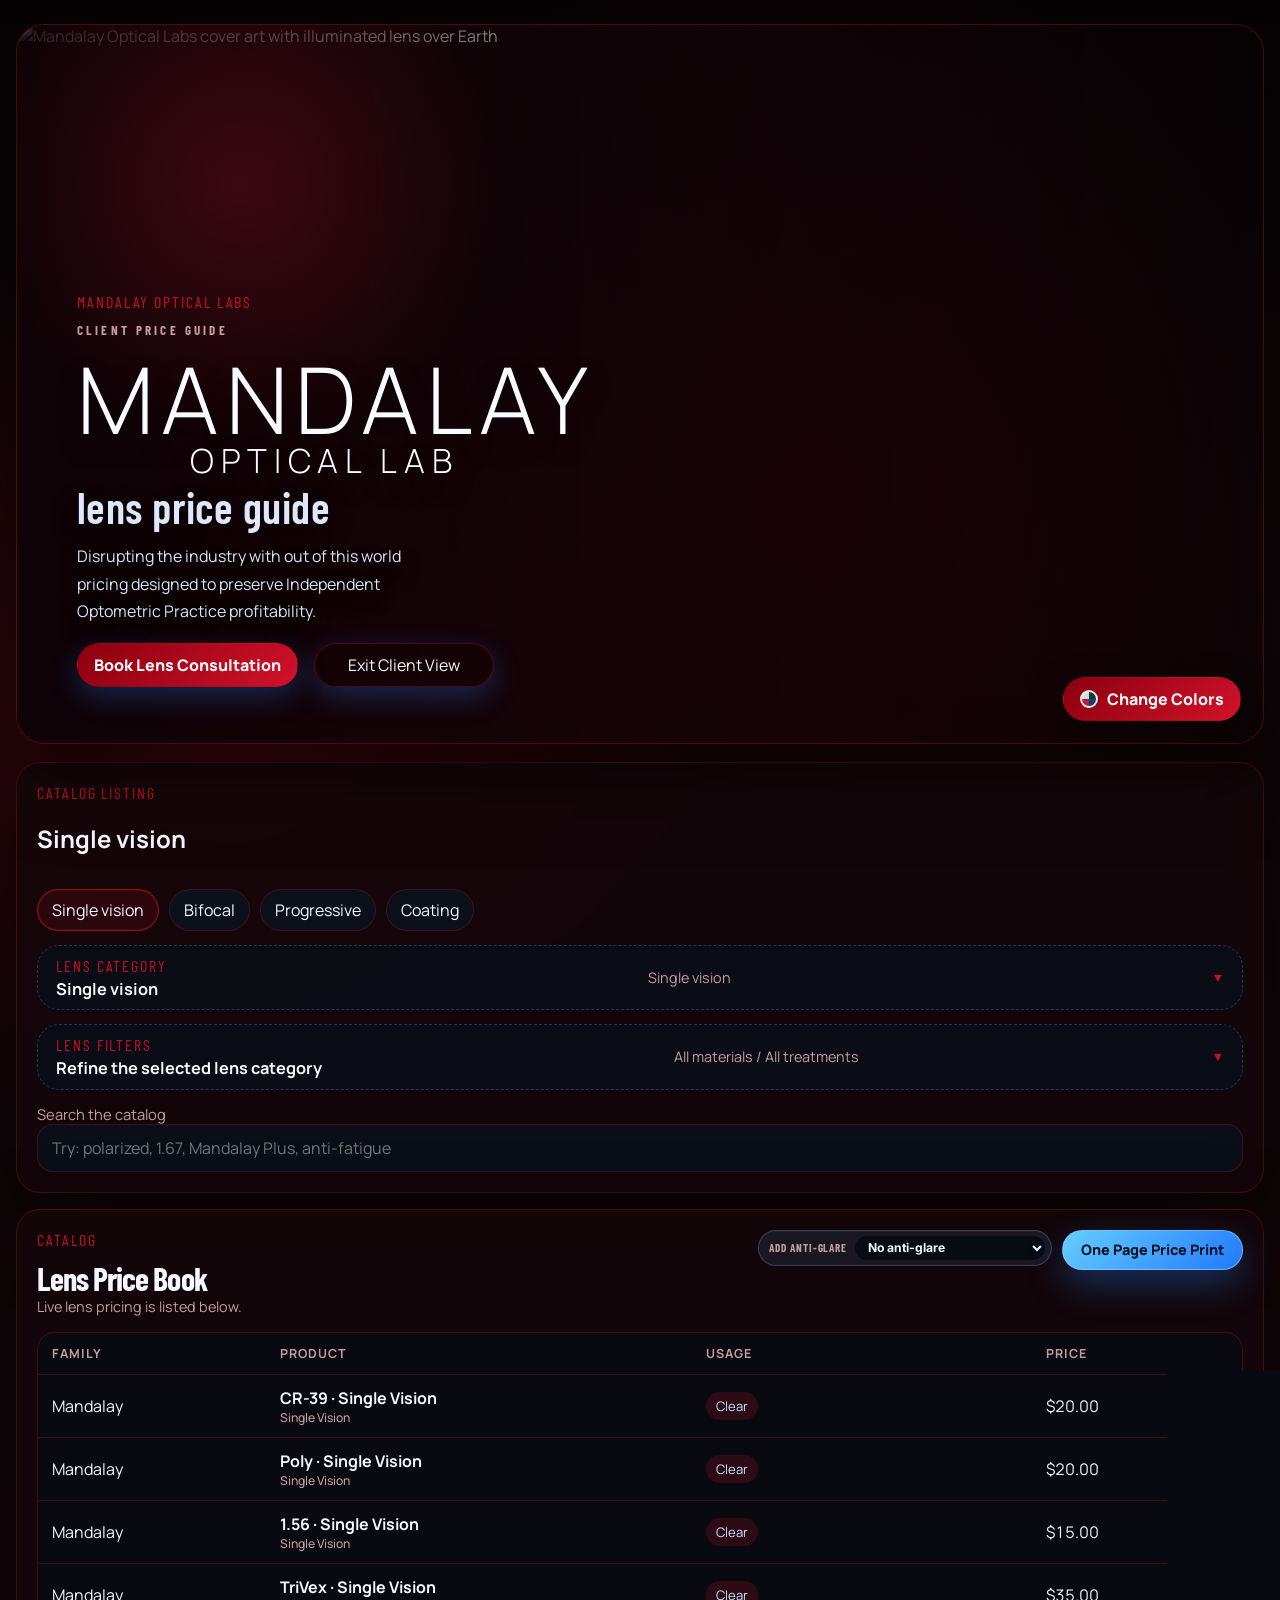
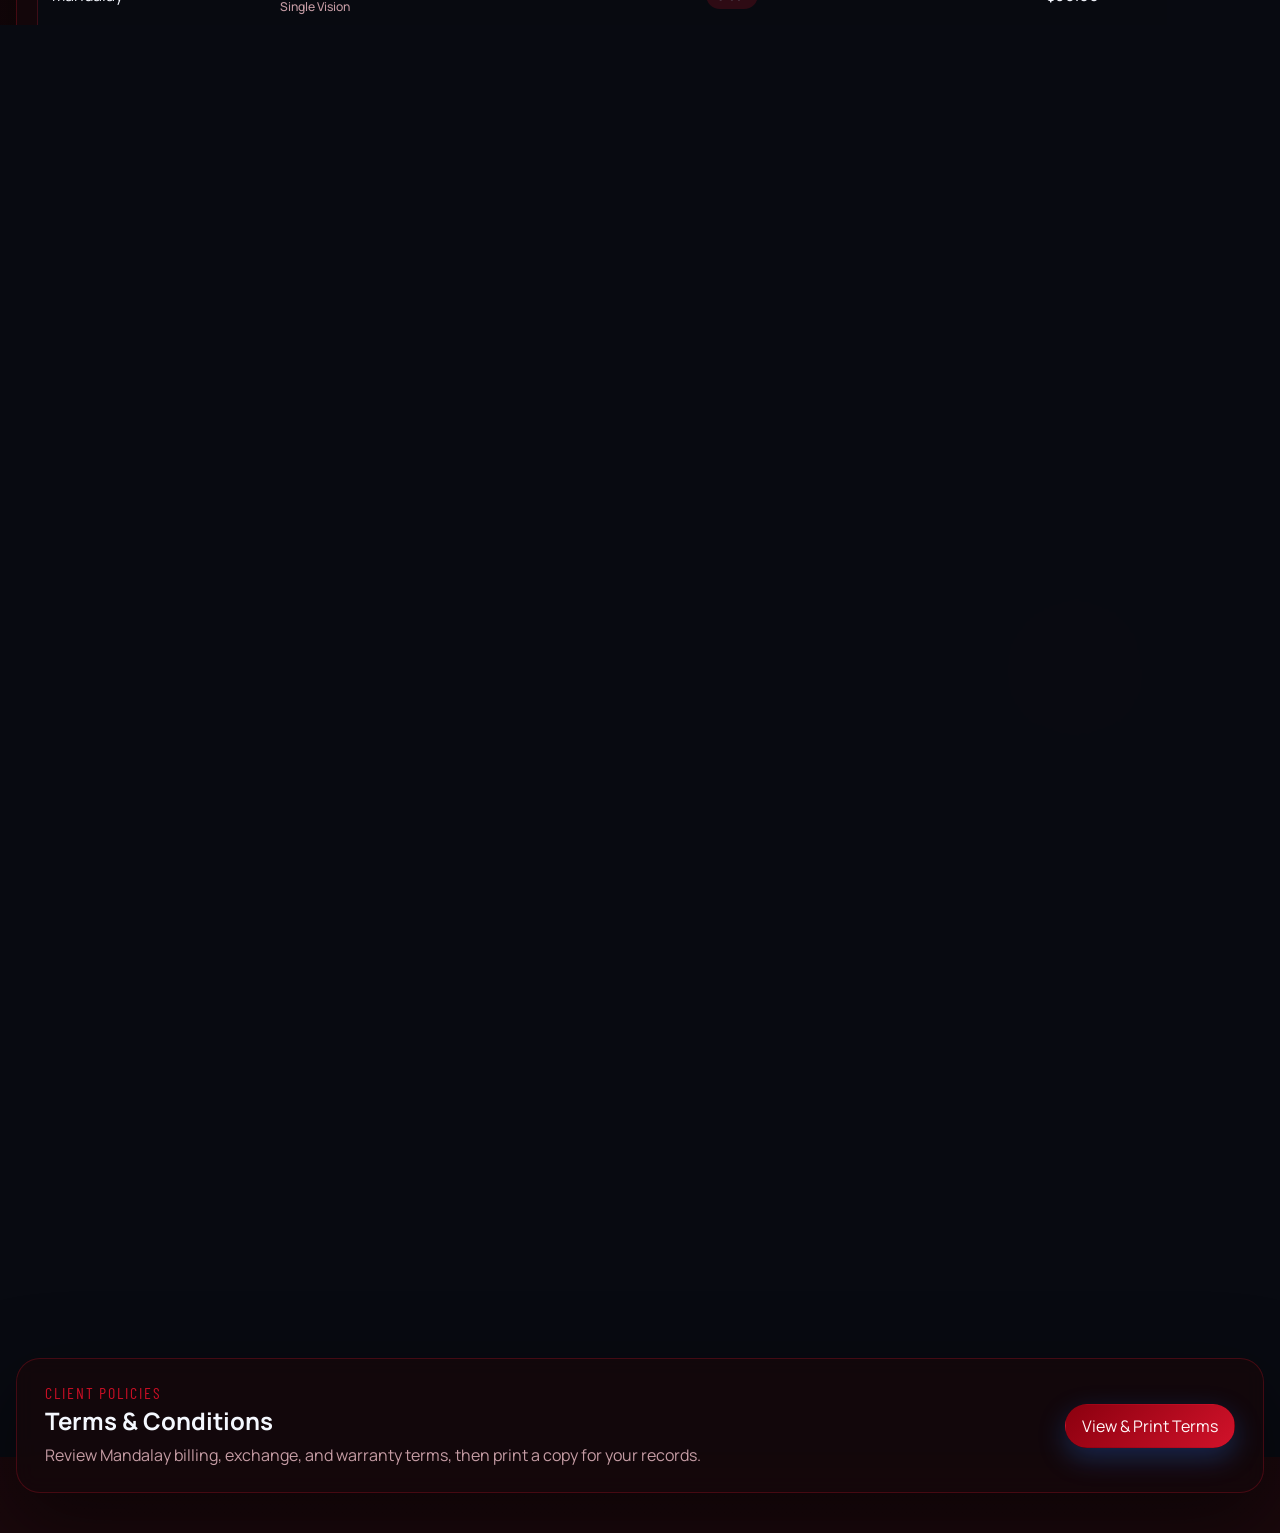
==== commit 7b27f289: "Publish Lens Book Both from local control center" ====
--- a/index.html
+++ b/index.html
@@ -10,7 +10,7 @@
       href="https://fonts.googleapis.com/css2?family=Barlow+Condensed:wght@500;600;700&amp;family=Inter:wght@400;500;600;700;800&amp;family=Manrope:wght@400;500;600;700;800&amp;family=Noto+Serif+Display:opsz,wght@6..72,400;6..72,500;6..72,600;6..72,700&amp;display=swap"
       rel="stylesheet"
     />
-    <link rel="stylesheet" href="./styles.css?v=mandalay-color-dock-20260730" />
+    <link rel="stylesheet" href="./styles.css?v=mandalay-hero-anchor-20260730" />
   </head>
   <body>
     <div class="page-shell">
@@ -64,6 +64,53 @@
             </details>
           </div>
         </div>
+        <div class="visual-theme-controls" aria-label="Lens Book color controls">
+          <button
+            id="themePanelToggle"
+            class="button theme-panel-toggle"
+            type="button"
+            aria-expanded="false"
+            aria-controls="visualThemePanel"
+          >
+            Change Colors
+          </button>
+          <div id="visualThemePanel" class="visual-theme-panel" role="dialog" aria-label="Change Lens Book colors" hidden>
+            <div class="visual-theme-panel-heading">
+              <div>
+                <span class="accent-theme-label">Lens Book Colors</span>
+                <strong>Choose a design</strong>
+              </div>
+              <button id="themePanelClose" class="theme-panel-close" type="button" aria-label="Close color options">&times;</button>
+            </div>
+            <div class="visual-theme-mode-options" role="group" aria-label="Lens Book design">
+              <button class="theme-mode-option" type="button" data-lens-mode="classic">Classic</button>
+              <button class="theme-mode-option" type="button" data-lens-mode="editorial">New Mandalay</button>
+            </div>
+            <div id="accentThemePicker" class="accent-theme-picker">
+              <span class="accent-theme-label">Accent color</span>
+              <div class="accent-theme-options" role="group" aria-label="Mandalay accent color">
+                <button class="accent-theme-option" type="button" data-accent-theme="deep-emerald" style="--swatch: #0b3d32">
+                  <span class="accent-theme-swatch" aria-hidden="true"></span>Deep Emerald
+                </button>
+                <button class="accent-theme-option" type="button" data-accent-theme="garnet" style="--swatch: #651c2c">
+                  <span class="accent-theme-swatch" aria-hidden="true"></span>Garnet
+                </button>
+                <button class="accent-theme-option" type="button" data-accent-theme="sapphire" style="--swatch: #153f6b">
+                  <span class="accent-theme-swatch" aria-hidden="true"></span>Sapphire
+                </button>
+                <button class="accent-theme-option" type="button" data-accent-theme="peacock" style="--swatch: #0b4550">
+                  <span class="accent-theme-swatch" aria-hidden="true"></span>Peacock
+                </button>
+                <button class="accent-theme-option" type="button" data-accent-theme="brilliant-lapis" style="--swatch: #2447d8">
+                  <span class="accent-theme-swatch" aria-hidden="true"></span>Brilliant Lapis
+                </button>
+                <button class="accent-theme-option" type="button" data-accent-theme="ruby" style="--swatch: #b51d45">
+                  <span class="accent-theme-swatch" aria-hidden="true"></span>Ruby
+                </button>
+              </div>
+            </div>
+          </div>
+        </div>
       </header>
 
       <main class="layout">
@@ -214,54 +261,6 @@
       </main>
     </div>
 
-    <div class="visual-theme-controls" aria-label="Lens Book color controls">
-      <button
-        id="themePanelToggle"
-        class="button theme-panel-toggle"
-        type="button"
-        aria-expanded="false"
-        aria-controls="visualThemePanel"
-      >
-        Change Colors
-      </button>
-      <div id="visualThemePanel" class="visual-theme-panel" role="dialog" aria-label="Change Lens Book colors" hidden>
-        <div class="visual-theme-panel-heading">
-          <div>
-            <span class="accent-theme-label">Lens Book Colors</span>
-            <strong>Choose a design</strong>
-          </div>
-          <button id="themePanelClose" class="theme-panel-close" type="button" aria-label="Close color options">×</button>
-        </div>
-        <div class="visual-theme-mode-options" role="group" aria-label="Lens Book design">
-          <button class="theme-mode-option" type="button" data-lens-mode="classic">Classic</button>
-          <button class="theme-mode-option" type="button" data-lens-mode="editorial">New Mandalay</button>
-        </div>
-        <div id="accentThemePicker" class="accent-theme-picker">
-          <span class="accent-theme-label">Accent color</span>
-          <div class="accent-theme-options" role="group" aria-label="Mandalay accent color">
-            <button class="accent-theme-option" type="button" data-accent-theme="deep-emerald" style="--swatch: #0b3d32">
-              <span class="accent-theme-swatch" aria-hidden="true"></span>Deep Emerald
-            </button>
-            <button class="accent-theme-option" type="button" data-accent-theme="garnet" style="--swatch: #651c2c">
-              <span class="accent-theme-swatch" aria-hidden="true"></span>Garnet
-            </button>
-            <button class="accent-theme-option" type="button" data-accent-theme="sapphire" style="--swatch: #153f6b">
-              <span class="accent-theme-swatch" aria-hidden="true"></span>Sapphire
-            </button>
-            <button class="accent-theme-option" type="button" data-accent-theme="peacock" style="--swatch: #0b4550">
-              <span class="accent-theme-swatch" aria-hidden="true"></span>Peacock
-            </button>
-            <button class="accent-theme-option" type="button" data-accent-theme="brilliant-lapis" style="--swatch: #2447d8">
-              <span class="accent-theme-swatch" aria-hidden="true"></span>Brilliant Lapis
-            </button>
-            <button class="accent-theme-option" type="button" data-accent-theme="ruby" style="--swatch: #b51d45">
-              <span class="accent-theme-swatch" aria-hidden="true"></span>Ruby
-            </button>
-          </div>
-        </div>
-      </div>
-    </div>
-
     <dialog id="priceEditorDialog" class="price-editor-dialog">
       <form id="priceEditorForm" class="price-editor-form" method="dialog">
         <div class="price-editor-header">
@@ -442,7 +441,7 @@
       </form>
     </dialog>
 
-    <script src="./data/catalog-data.js?v=mandalay-color-dock-20260730"></script>
-    <script src="./app.js?v=mandalay-color-dock-20260730"></script>
+    <script src="./data/catalog-data.js?v=mandalay-hero-anchor-20260730"></script>
+    <script src="./app.js?v=mandalay-hero-anchor-20260730"></script>
   </body>
 </html>
--- a/styles.css
+++ b/styles.css
@@ -2032,7 +2032,7 @@
 
 /* Mandalay editorial skin: brand manual v4.4, pages 34 and 51-64. */
 .visual-theme-controls {
-  position: fixed;
+  position: absolute;
   right: 22px;
   bottom: 22px;
   z-index: 1000;
@@ -2570,12 +2570,12 @@
   }
 
   .visual-theme-panel {
-    position: fixed;
-    right: 12px;
-    bottom: 70px;
-    left: 12px;
-    width: auto;
-    max-height: calc(100dvh - 92px);
+    position: absolute;
+    right: 0;
+    bottom: calc(100% + 12px);
+    left: auto;
+    width: min(340px, calc(100vw - 24px));
+    max-height: calc(100dvh - 110px);
     overflow-y: auto;
   }
 
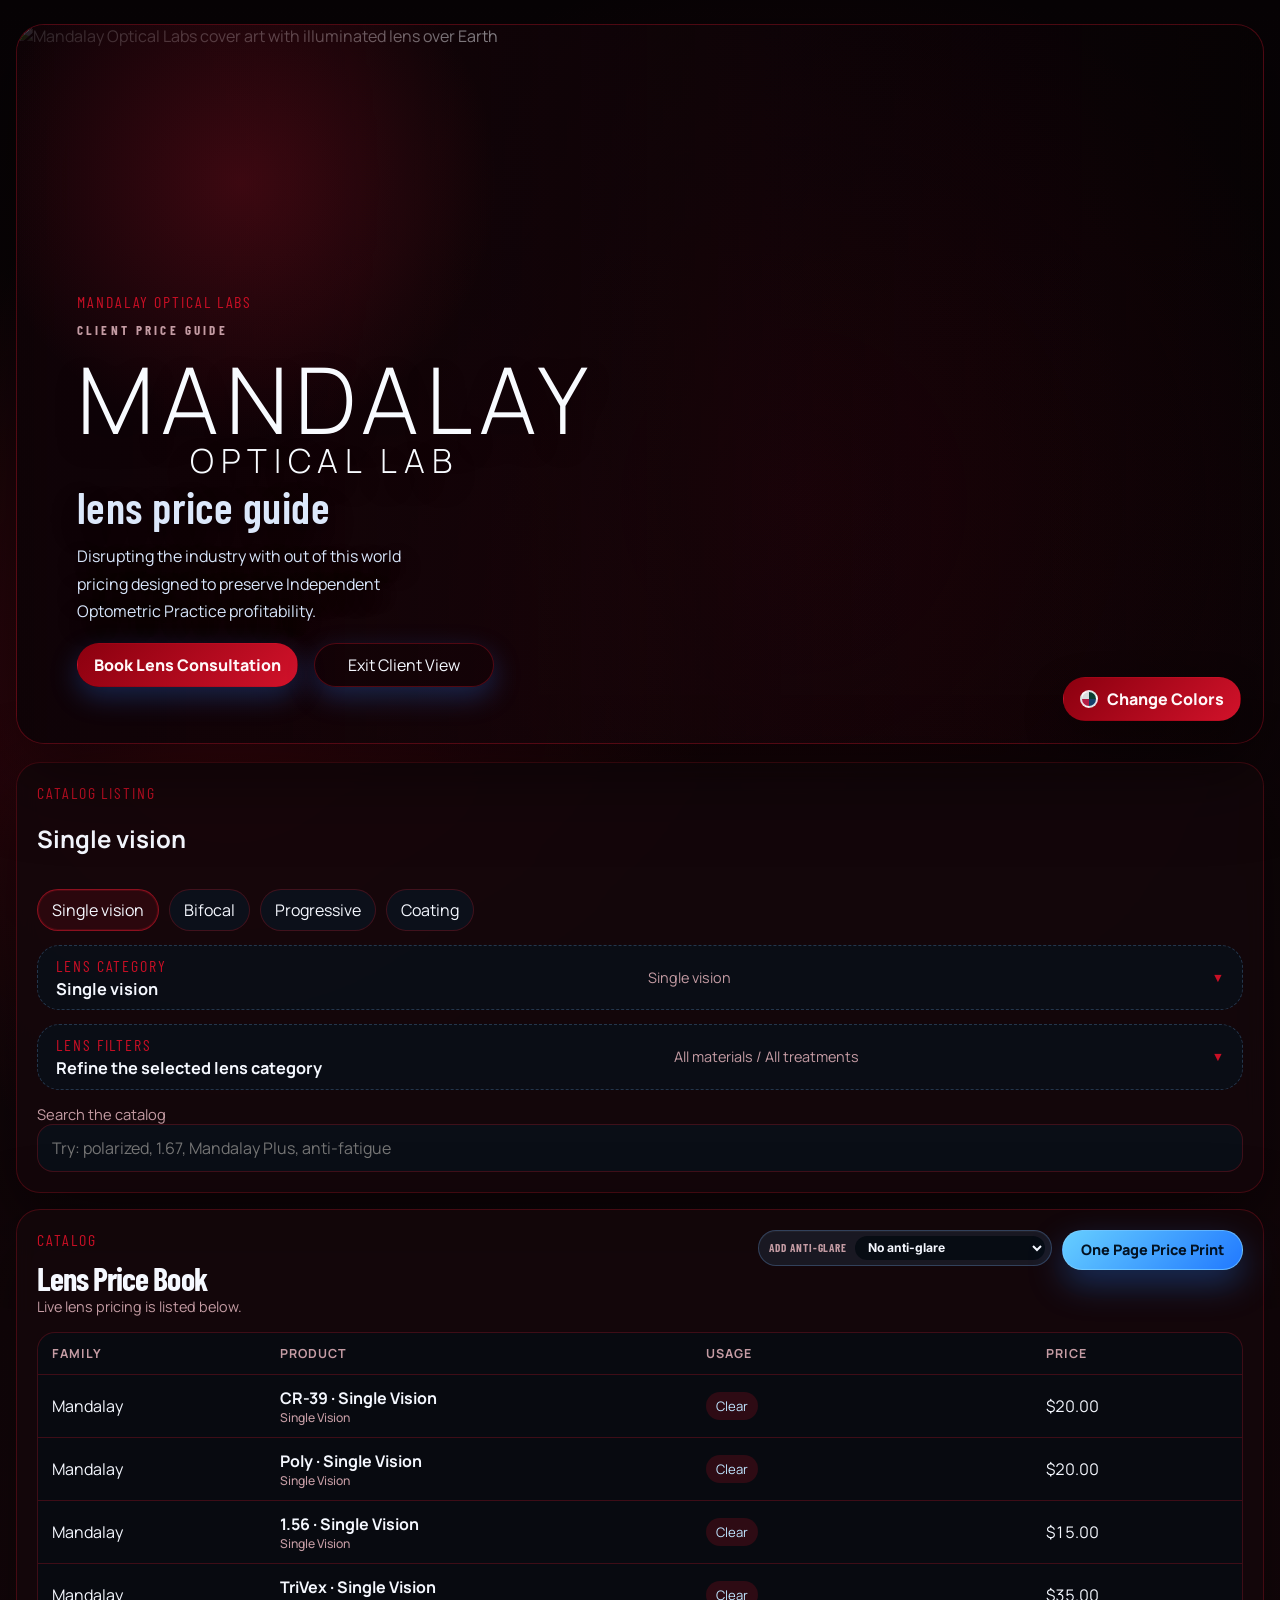
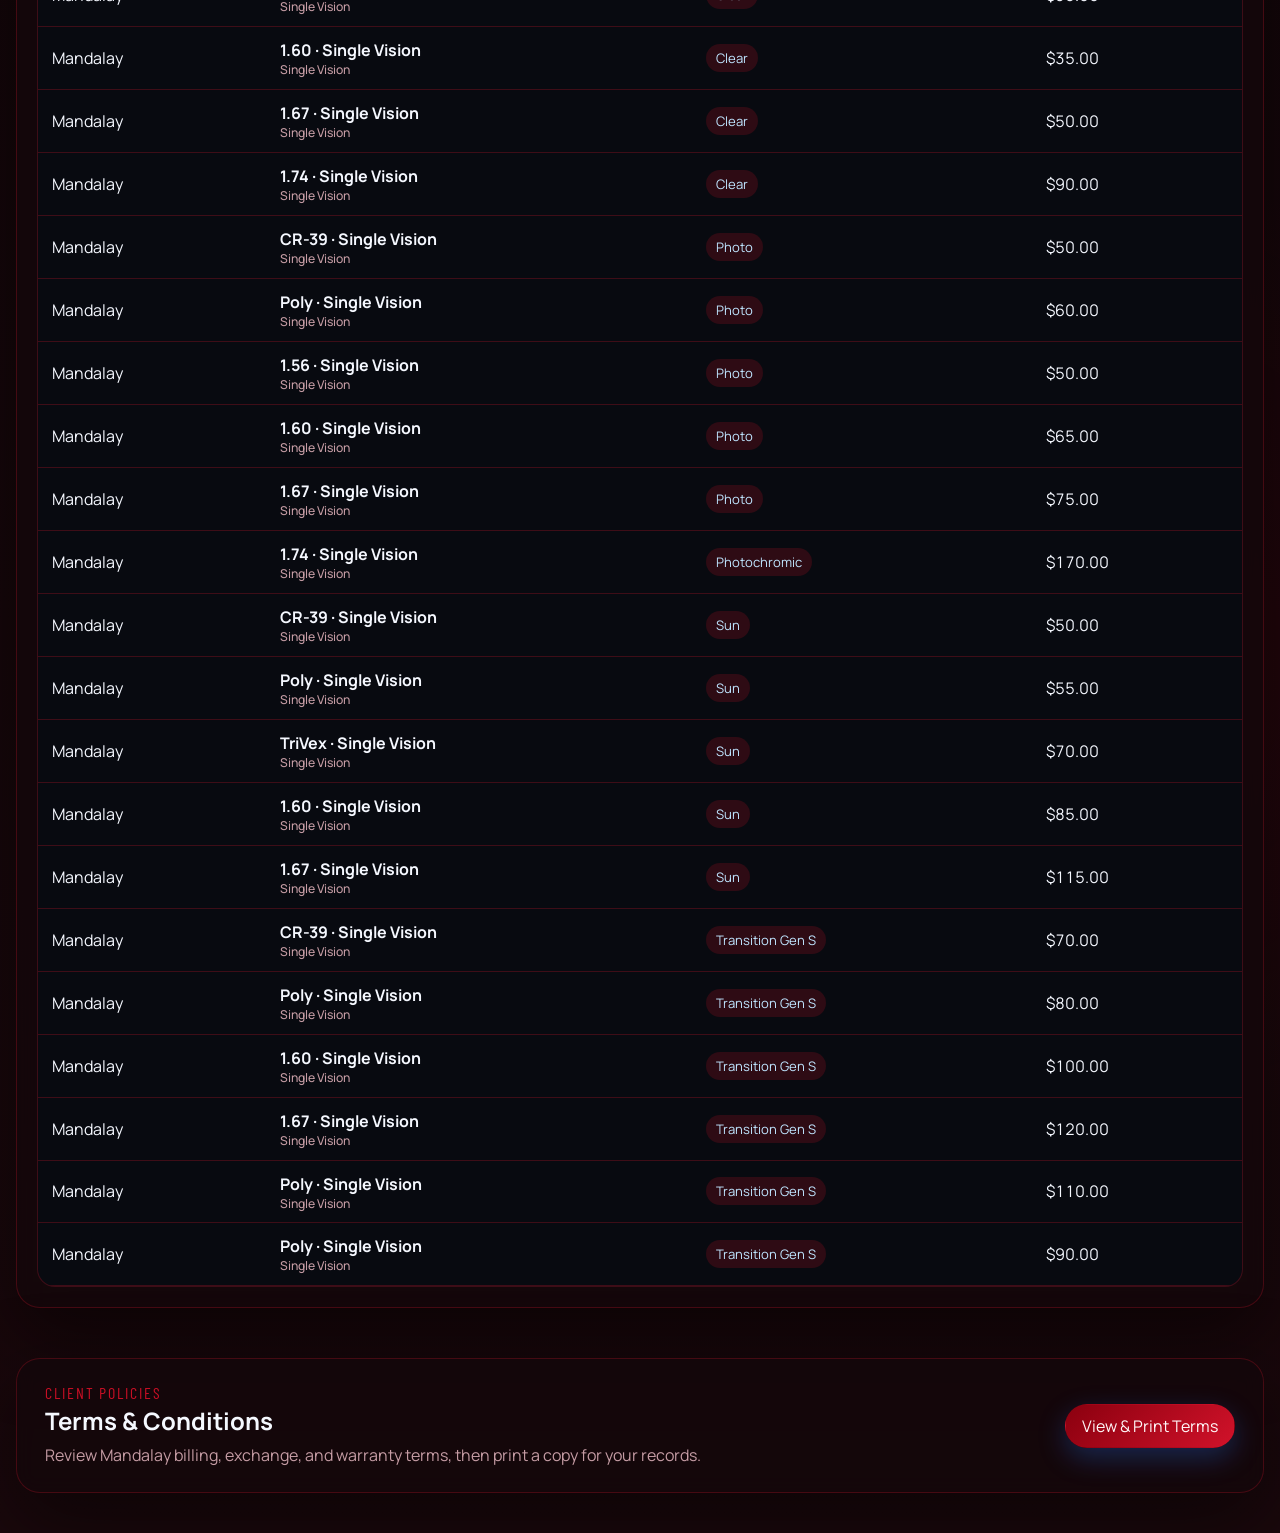
==== commit 3a9ee65c: "Publish Lens Book Both from local control center" ====
--- a/index.html
+++ b/index.html
@@ -10,7 +10,28 @@
       href="https://fonts.googleapis.com/css2?family=Barlow+Condensed:wght@500;600;700&amp;family=Inter:wght@400;500;600;700;800&amp;family=Manrope:wght@400;500;600;700;800&amp;family=Noto+Serif+Display:opsz,wght@6..72,400;6..72,500;6..72,600;6..72,700&amp;display=swap"
       rel="stylesheet"
     />
-    <link rel="stylesheet" href="./styles.css?v=mandalay-hero-anchor-20260730" />
+    <link rel="stylesheet" href="./styles.css?v=mandalay-hero-hard-anchor-20260730a" />
+    <style id="heroThemeControlAnchor">
+      .hero {
+        position: relative !important;
+      }
+
+      .hero > .visual-theme-controls {
+        position: absolute !important;
+        right: 22px !important;
+        bottom: 22px !important;
+        top: auto !important;
+        left: auto !important;
+      }
+
+      .hero > .visual-theme-controls > .visual-theme-panel {
+        position: absolute !important;
+        right: 0 !important;
+        bottom: calc(100% + 12px) !important;
+        top: auto !important;
+        left: auto !important;
+      }
+    </style>
   </head>
   <body>
     <div class="page-shell">
@@ -441,7 +462,7 @@
       </form>
     </dialog>
 
-    <script src="./data/catalog-data.js?v=mandalay-hero-anchor-20260730"></script>
-    <script src="./app.js?v=mandalay-hero-anchor-20260730"></script>
+    <script src="./data/catalog-data.js?v=mandalay-hero-hard-anchor-20260730a"></script>
+    <script src="./app.js?v=mandalay-hero-hard-anchor-20260730a"></script>
   </body>
 </html>
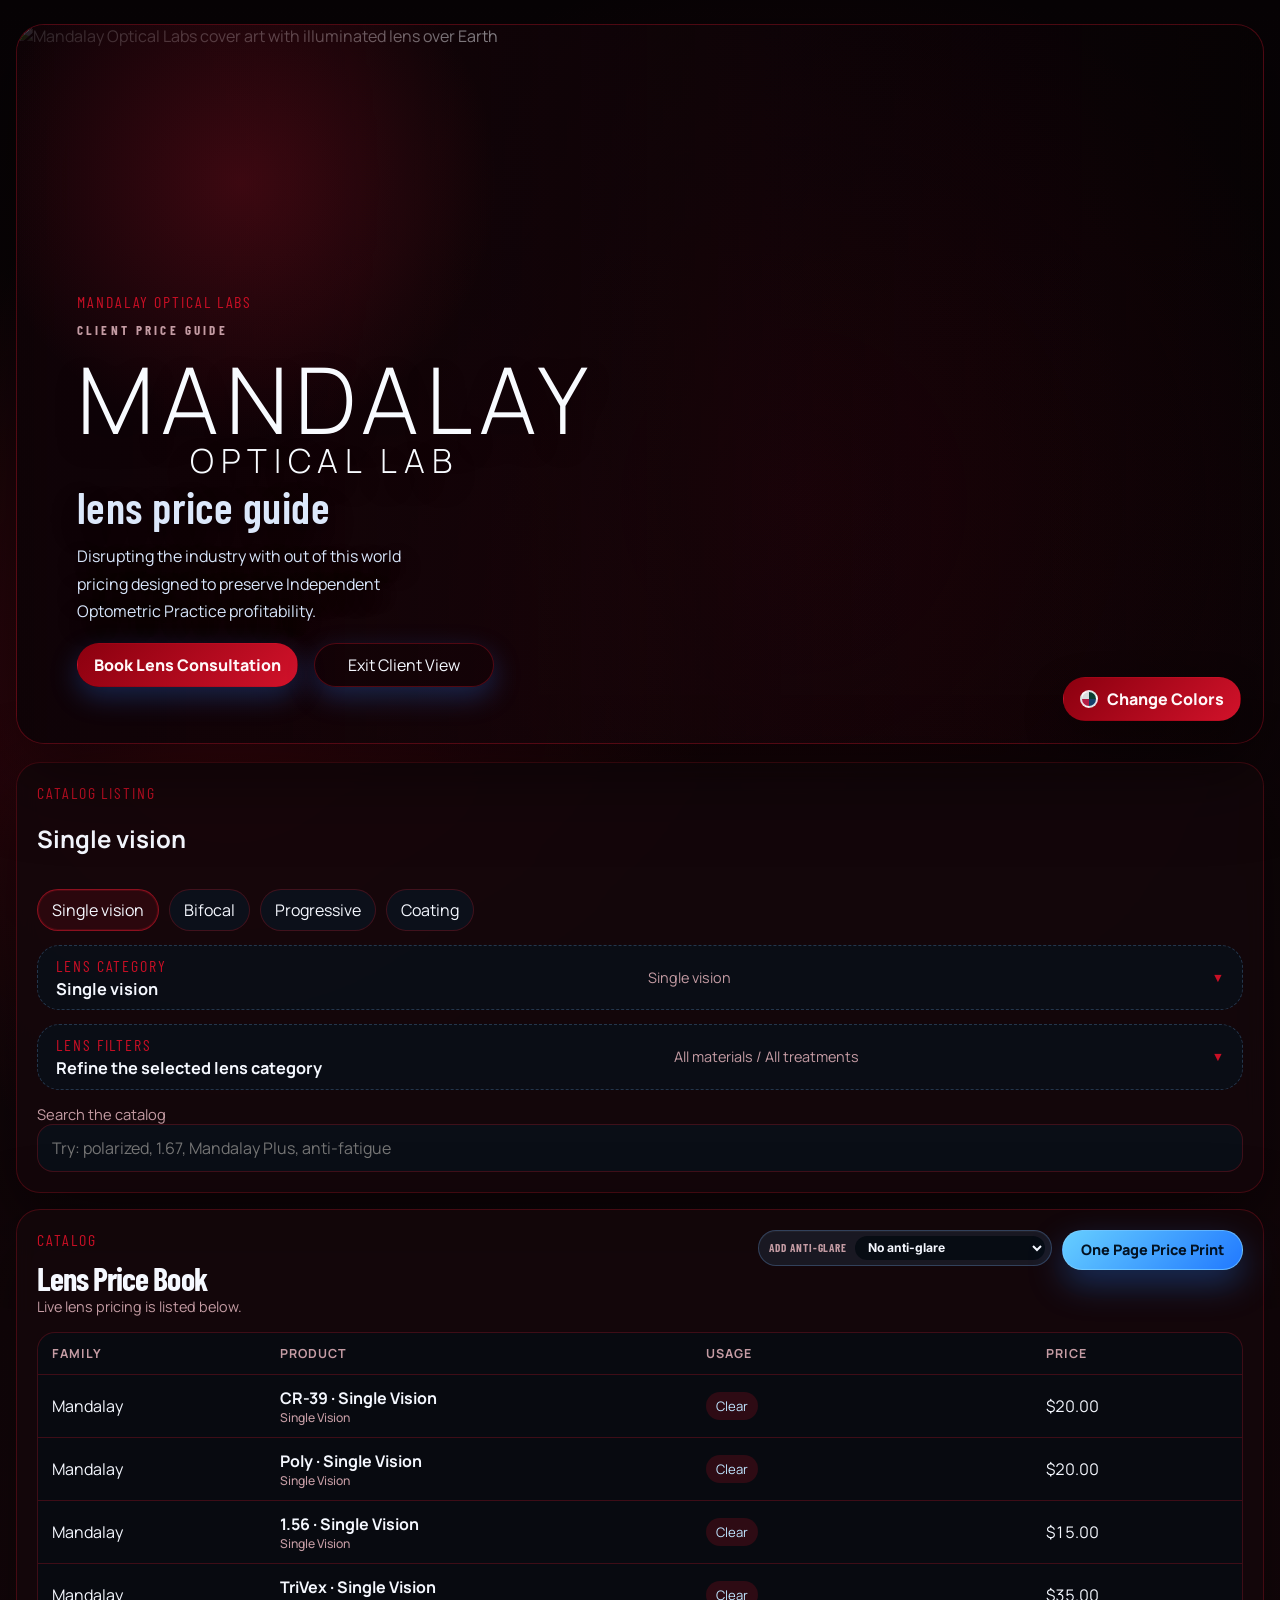
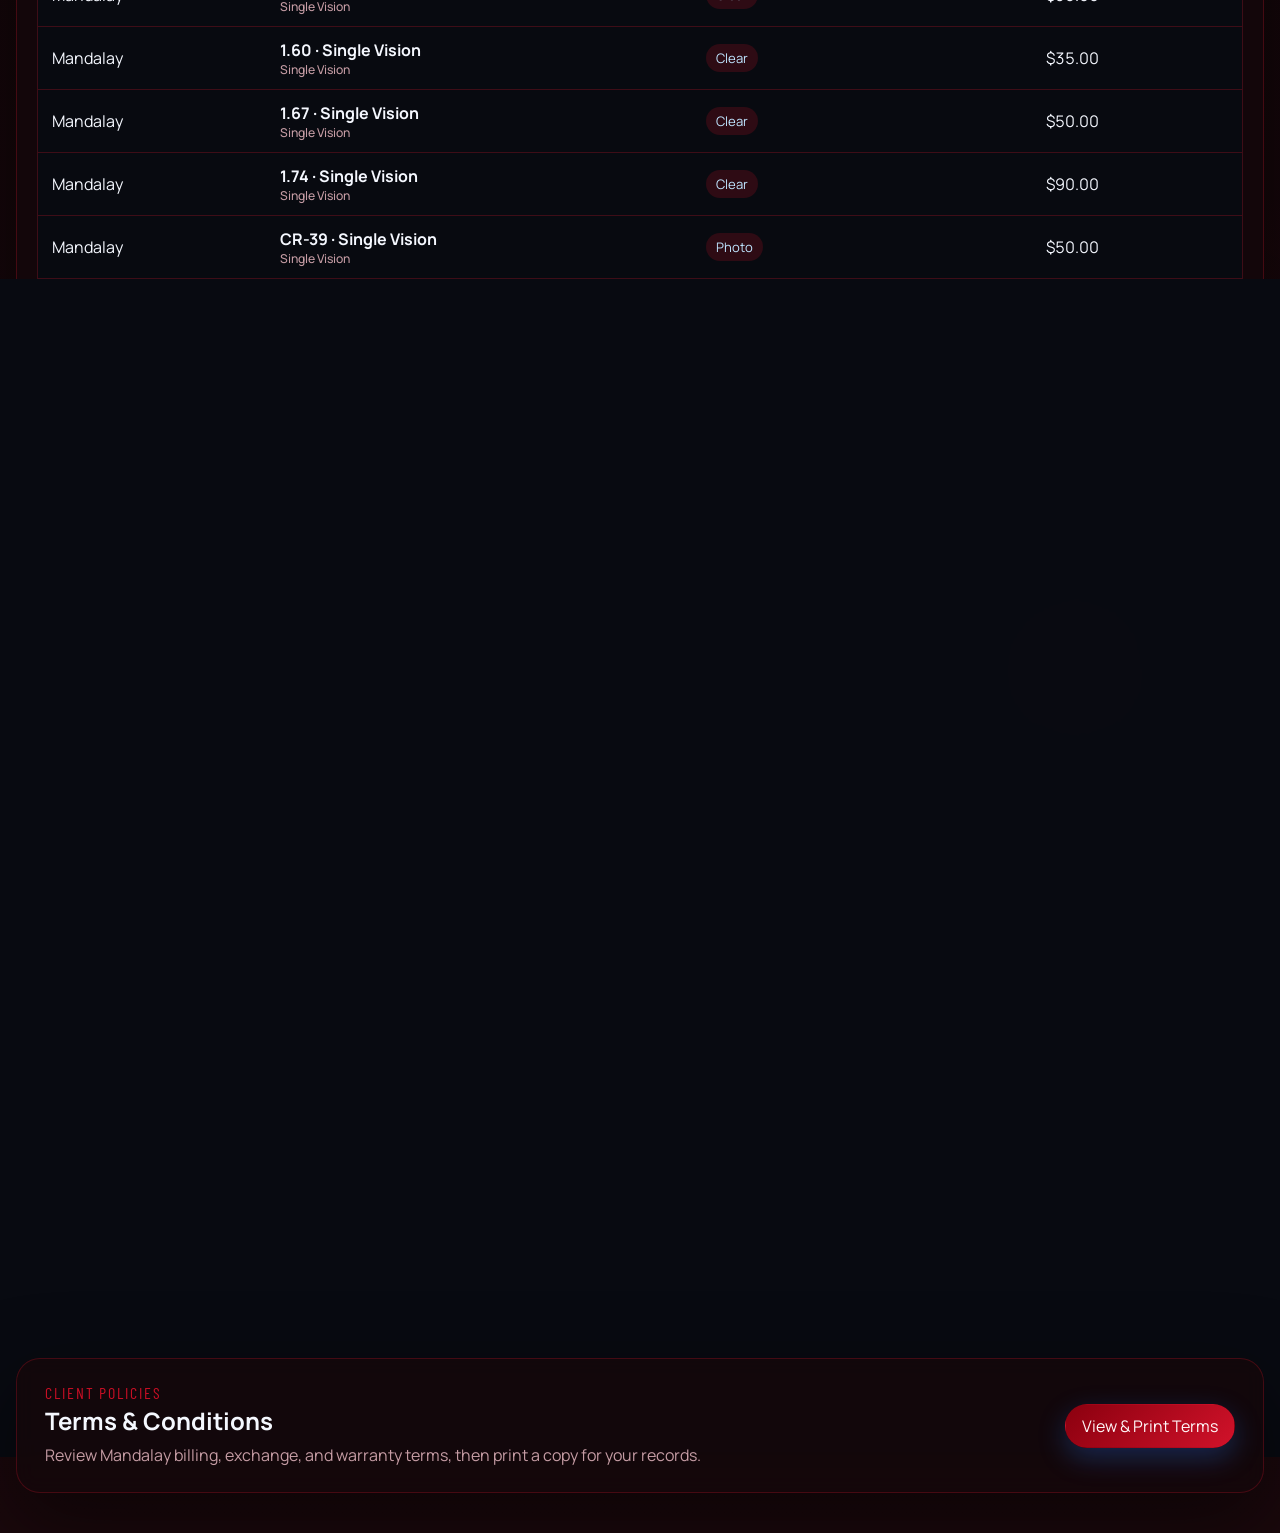
==== commit de4f8c27: "Publish Lens Book Both from local control center" ====
--- a/index.html
+++ b/index.html
@@ -10,7 +10,7 @@
       href="https://fonts.googleapis.com/css2?family=Barlow+Condensed:wght@500;600;700&amp;family=Inter:wght@400;500;600;700;800&amp;family=Manrope:wght@400;500;600;700;800&amp;family=Noto+Serif+Display:opsz,wght@6..72,400;6..72,500;6..72,600;6..72,700&amp;display=swap"
       rel="stylesheet"
     />
-    <link rel="stylesheet" href="./styles.css?v=mandalay-hero-hard-anchor-20260730a" />
+    <link rel="stylesheet" href="./styles.css?v=mandalay-hero-hard-anchor-20260730b" />
     <style id="heroThemeControlAnchor">
       .hero {
         position: relative !important;
@@ -462,7 +462,7 @@
       </form>
     </dialog>
 
-    <script src="./data/catalog-data.js?v=mandalay-hero-hard-anchor-20260730a"></script>
-    <script src="./app.js?v=mandalay-hero-hard-anchor-20260730a"></script>
+    <script src="./data/catalog-data.js?v=mandalay-hero-hard-anchor-20260730b"></script>
+    <script src="./app.js?v=mandalay-hero-hard-anchor-20260730b"></script>
   </body>
 </html>
